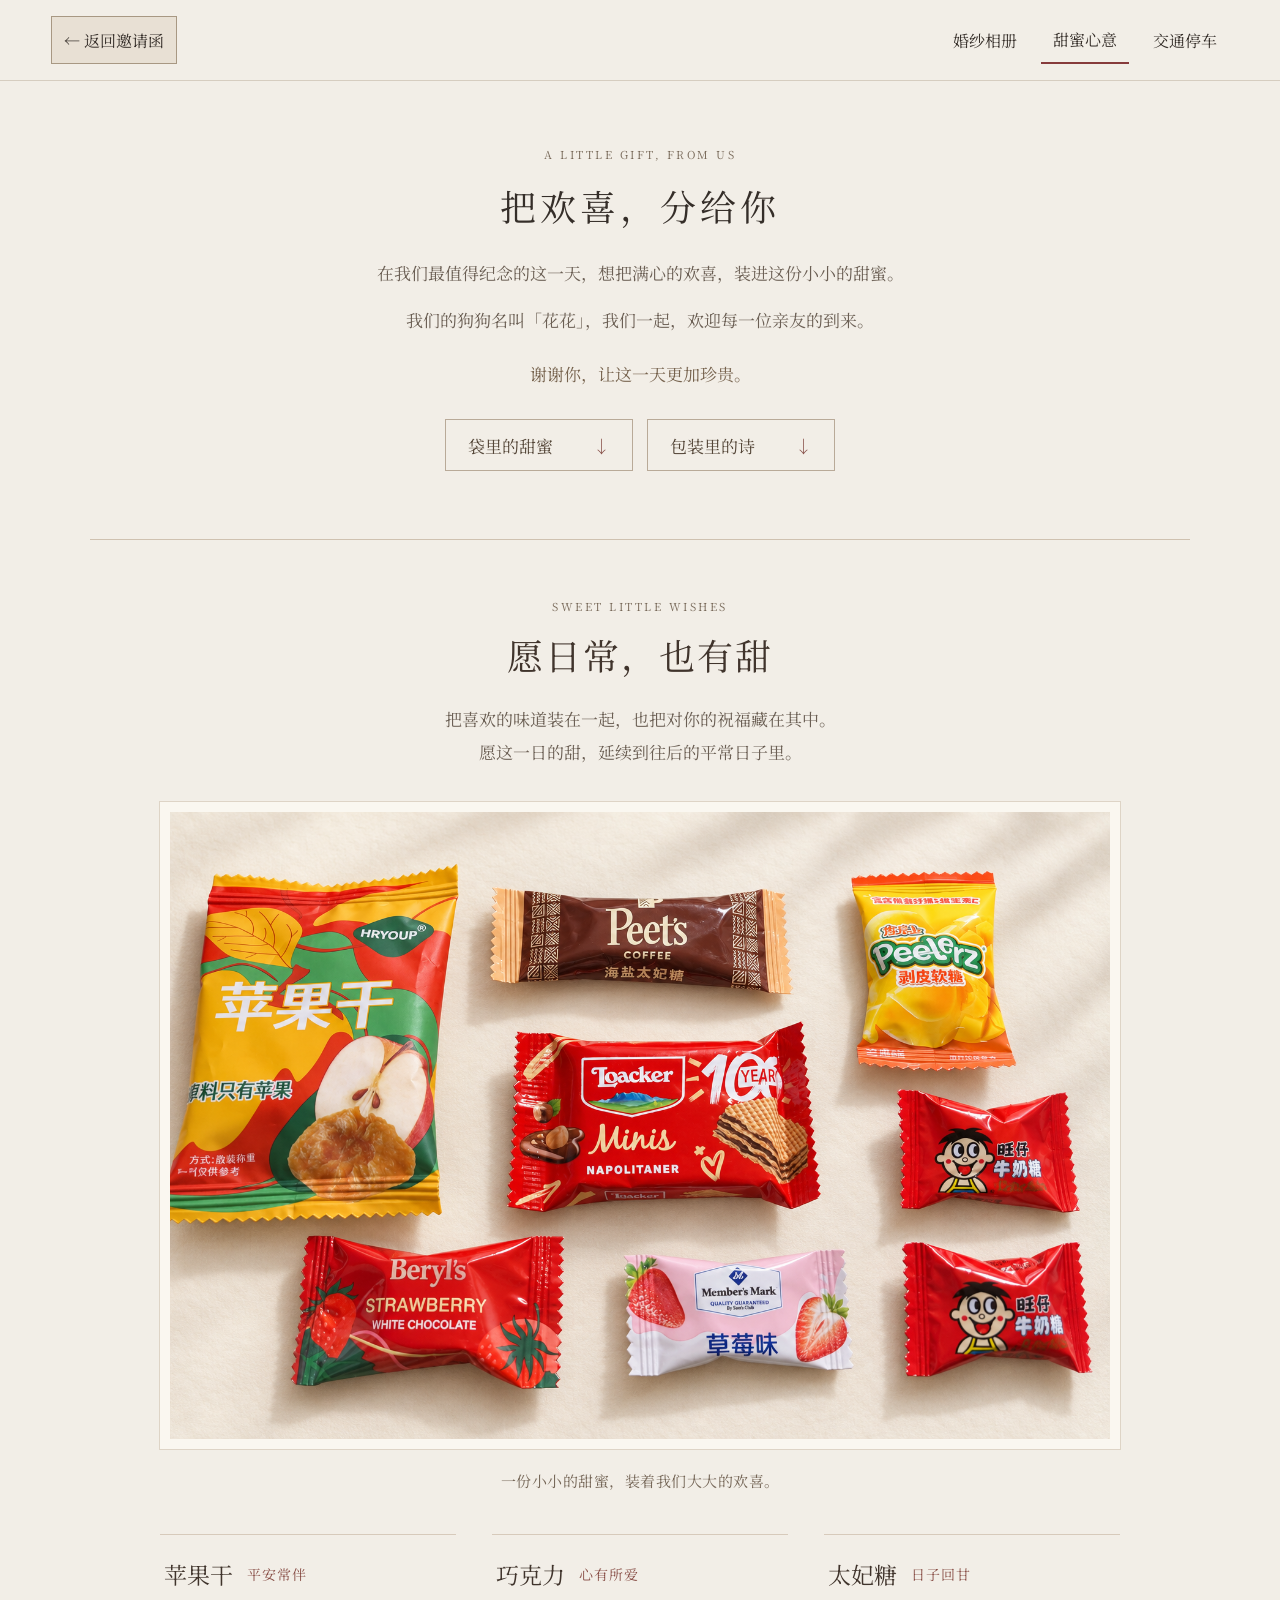
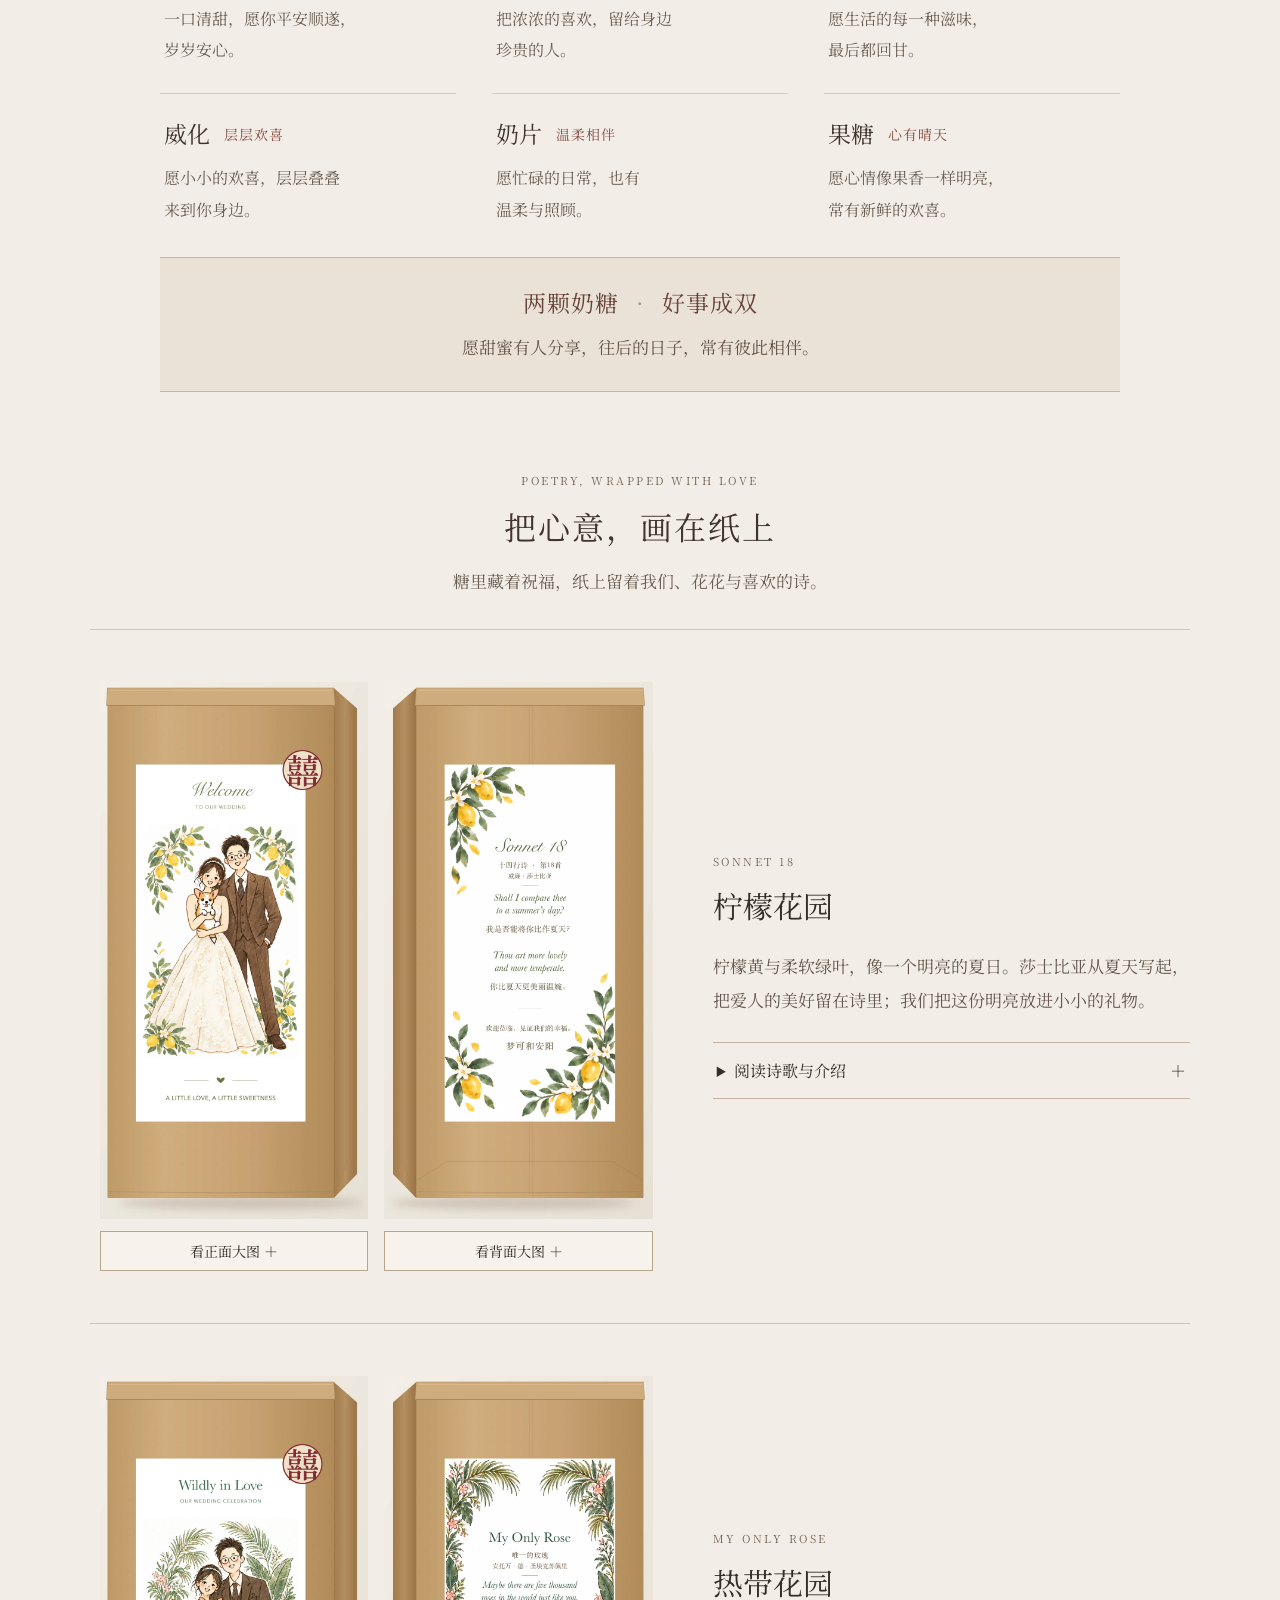
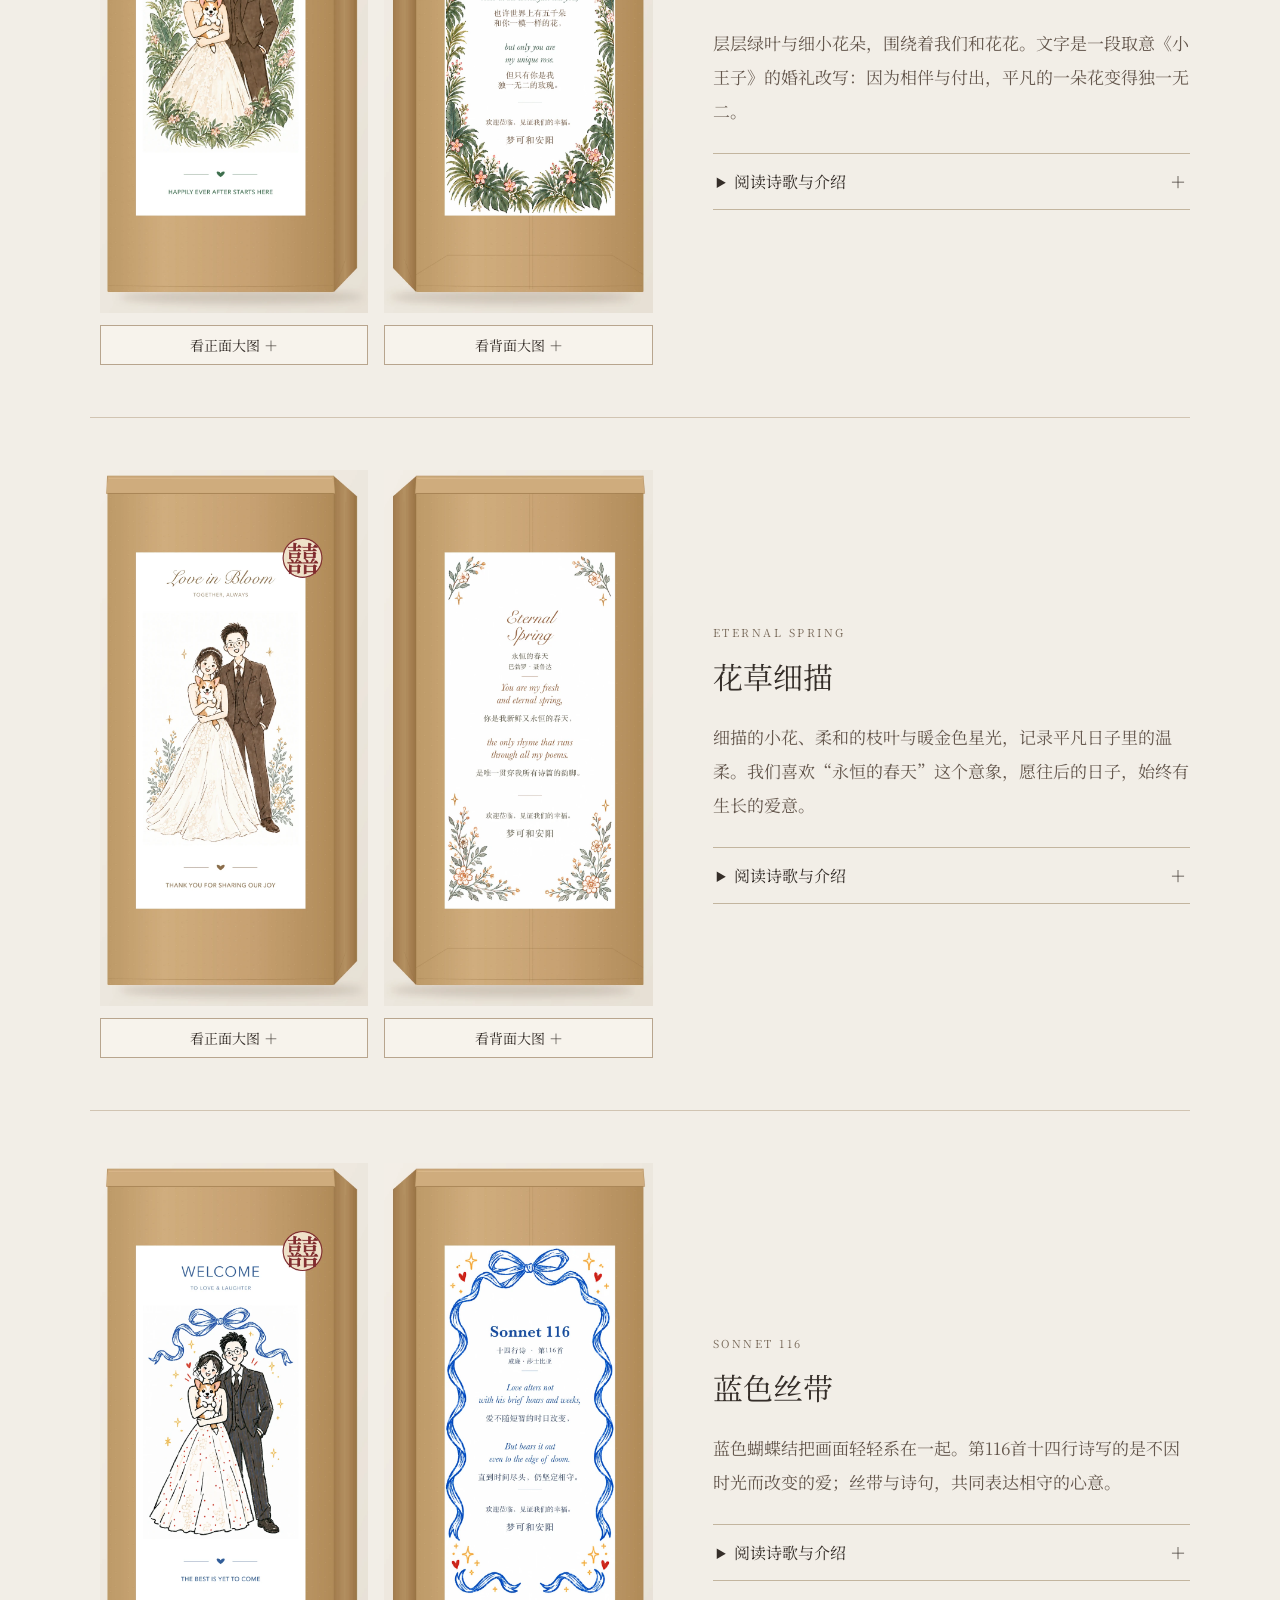
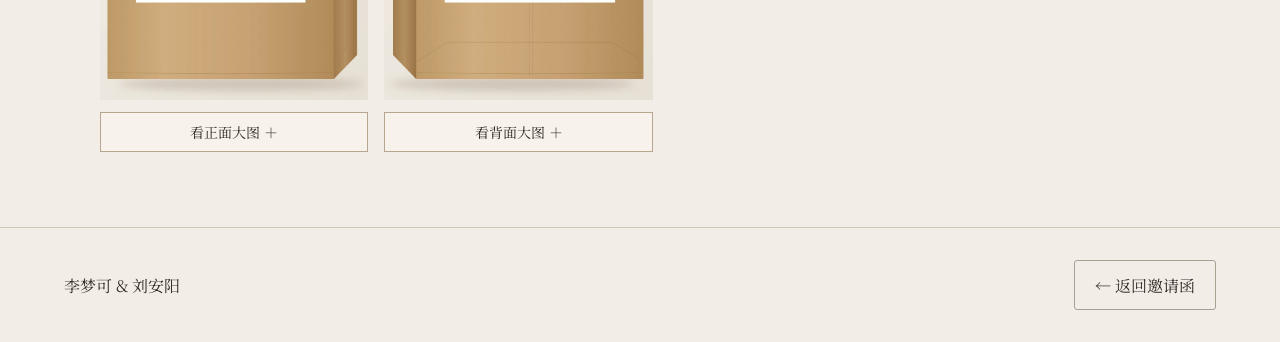
==== favors.html @ d2b69df0 "Add approved sweets and wishes to favors page" ====
<!doctype html><html lang="zh-CN"><head><meta charset="utf-8"><meta name="viewport" content="width=device-width, initial-scale=1"><meta name="theme-color" content="#eee8df"><meta name="robots" content="noindex,nofollow"><title>甜蜜心意 · 梦可与安阳</title><meta name="description" content="11月1日 周日 11:28｜陕西宾馆·咸阳厅。愿与你，共享这一日的欢喜。"><meta property="og:title" content="李梦可 & 刘安阳 · 婚礼邀请函"><meta property="og:description" content="11月1日 周日 11:28｜陕西宾馆·咸阳厅。愿与你，共享这一日的欢喜。"><meta property="og:type" content="website"><meta property="og:locale" content="zh_CN"><meta property="og:site_name" content="梦可与安阳"><meta property="og:image" content="https://mengke-anyang.date/assets/share-portrait-v3.jpg"><meta property="og:image:type" content="image/jpeg"><meta property="og:image:width" content="600"><meta property="og:image:height" content="800"><meta property="og:image:alt" content="梦可与安阳的婚礼肖像"><meta name="twitter:card" content="summary"><meta name="twitter:title" content="李梦可 & 刘安阳 · 婚礼邀请函"><meta name="twitter:description" content="11月1日 周日 11:28｜陕西宾馆·咸阳厅。愿与你，共享这一日的欢喜。"><meta name="twitter:image" content="https://mengke-anyang.date/assets/share-portrait-v3.jpg"><link rel="icon" type="image/png" sizes="32x32" href="/logo-seal-v1-32.png"><link rel="icon" type="image/svg+xml" sizes="any" href="/logo-seal-v1.svg"><link rel="apple-touch-icon" sizes="180x180" href="/logo-seal-v1-180.png"><link rel="preload" href="/favor-serif-v1.woff" as="font" type="font/woff" crossorigin><link rel="stylesheet" href="/site-v5.css"><meta property="og:url" content="https://mengke-anyang.date/favors.html"><link rel="canonical" href="https://mengke-anyang.date/favors.html"><link rel="stylesheet" href="/favor-contents-v1.css"></head><body><header class="sub-header"><a class="back-home" href="/./">← 返回邀请函</a><nav aria-label="页面导航"><a href="/photos.html">婚纱相册</a><a href="/favors.html" aria-current="page">甜蜜心意</a><a href="/travel.html">交通停车</a></nav></header><main class="page-wrap favor-contents-page"><section class="page-intro"><p class="eyebrow">A LITTLE GIFT, FROM US</p><h1>把欢喜，分给你</h1><div class="favor-welcome"><p><span>在我们最值得纪念的这一天，</span><span>想把满心的欢喜，</span><span>装进这份小小的甜蜜。</span></p><p><span>我们的狗狗名叫「花花」，</span><span>我们一起，</span><span>欢迎每一位亲友的到来。</span></p><p class="welcome-thanks">谢谢你，让这一天更加珍贵。</p></div></section><nav class="favor-jump" aria-label="本页内容"><a href="#sweet-gift">袋里的甜蜜 <span aria-hidden="true">↓</span></a><a href="#poetic-wrap">包装里的诗 <span aria-hidden="true">↓</span></a></nav>
<section class="sweet-gift" id="sweet-gift" aria-labelledby="sweet-heading">
<header class="sweet-heading"><p class="eyebrow" lang="en">SWEET LITTLE WISHES</p><h2 id="sweet-heading">愿日常，也有甜</h2><p>把喜欢的味道装在一起，<br class="small-break">也把对你的祝福藏在其中。<br>愿这一日的甜，延续到往后的平常日子里。</p></header>
<figure class="sweet-still-life"><img src="/sweets-still-life-v1.png" width="1536" height="1024" alt="米白背景上摆放着苹果干、巧克力、太妃糖、威化、奶片、一颗果糖和两颗奶糖" loading="eager"><figcaption>一份小小的甜蜜，装着我们大大的欢喜。</figcaption></figure>
<dl class="sweet-wishes">
<div><dt><span class="sweet-name">苹果干</span><span class="sweet-meaning">平安常伴</span></dt><dd>一口清甜，愿你平安顺遂，<br>岁岁安心。</dd></div>
<div><dt><span class="sweet-name">巧克力</span><span class="sweet-meaning">心有所爱</span></dt><dd>把浓浓的喜欢，留给身边<br>珍贵的人。</dd></div>
<div><dt><span class="sweet-name">太妃糖</span><span class="sweet-meaning">日子回甘</span></dt><dd>愿生活的每一种滋味，<br>最后都回甘。</dd></div>
<div><dt><span class="sweet-name">威化</span><span class="sweet-meaning">层层欢喜</span></dt><dd>愿小小的欢喜，层层叠叠<br>来到你身边。</dd></div>
<div><dt><span class="sweet-name">奶片</span><span class="sweet-meaning">温柔相伴</span></dt><dd>愿忙碌的日常，也有<br>温柔与照顾。</dd></div>
<div><dt><span class="sweet-name">果糖</span><span class="sweet-meaning">心有晴天</span></dt><dd>愿心情像果香一样明亮，<br>常有新鲜的欢喜。</dd></div>
</dl>
<div class="sweet-pair"><p class="pair-name">两颗奶糖<span aria-hidden="true"> · </span>好事成双</p><p>愿甜蜜有人分享，<br class="small-break">往后的日子，常有彼此相伴。</p></div>
</section>
<section class="wrap-heading" id="poetic-wrap" aria-labelledby="wrap-title"><p class="eyebrow" lang="en">POETRY, WRAPPED WITH LOVE</p><h2 id="wrap-title">把心意，画在纸上</h2><p>糖里藏着祝福，纸上留着我们、花花与喜欢的诗。</p></section>
<div class="favor-collection"><article class="favor-card" id="favor-02"><div class="favor-art"><a href="/assets/favor-02-front-v4.webp" data-viewer data-caption="柠檬花园 · 包装正面" aria-label="放大柠檬花园包装正面"><img src="/assets/favor-02-front-v4.webp" width="900" height="1800" loading="lazy" alt="柠檬花园包装，正面右上角带红色喜字"><span class="zoom-label">看正面大图 ＋</span></a><a class="back-art" href="/assets/favor-02-back-v4.webp" data-viewer data-caption="柠檬花园 · 诗歌背面" aria-label="放大柠檬花园诗歌背面"><img src="/assets/favor-02-back-v4.webp" width="900" height="1800" loading="lazy" alt="柠檬花园中英文诗歌背面"><span class="zoom-label">看背面大图 ＋</span></a></div><div class="favor-copy"><p class="eyebrow">SONNET 18</p><h2>柠檬花园</h2><p>柠檬黄与柔软绿叶，像一个明亮的夏日。莎士比亚从夏天写起，把爱人的美好留在诗里；我们把这份明亮放进小小的礼物。</p><details><summary>阅读诗歌与介绍 <span aria-hidden="true">＋</span></summary><div class="poem-detail"><h3>Sonnet 18</h3><p class="poem-author">威廉·莎士比亚 · 十四行诗第18首</p><blockquote><p lang="en">Shall I compare thee to a summer’s day?<br>Thou art more lovely and more temperate.</p><p>我是否能将你比作夏天？<br>你比夏天更美丽温婉。</p></blockquote></div></details></div></article><article class="favor-card" id="favor-07"><div class="favor-art"><a href="/assets/favor-07-front-v4.webp" data-viewer data-caption="热带花园 · 包装正面" aria-label="放大热带花园包装正面"><img src="/assets/favor-07-front-v4.webp" width="900" height="1800" loading="lazy" alt="热带花园包装，正面右上角带红色喜字"><span class="zoom-label">看正面大图 ＋</span></a><a class="back-art" href="/assets/favor-07-back-v4.webp" data-viewer data-caption="热带花园 · 诗歌背面" aria-label="放大热带花园诗歌背面"><img src="/assets/favor-07-back-v4.webp" width="900" height="1800" loading="lazy" alt="热带花园中英文诗歌背面"><span class="zoom-label">看背面大图 ＋</span></a></div><div class="favor-copy"><p class="eyebrow">MY ONLY ROSE</p><h2>热带花园</h2><p>层层绿叶与细小花朵，围绕着我们和花花。文字是一段取意《小王子》的婚礼改写：因为相伴与付出，平凡的一朵花变得独一无二。</p><details><summary>阅读诗歌与介绍 <span aria-hidden="true">＋</span></summary><div class="poem-detail"><h3>My Only Rose</h3><p class="poem-author">取意《小王子》的玫瑰意象</p><blockquote><p lang="en">Maybe there are five thousand roses in the world just like you,<br>but only you are my unique rose.</p><p>也许世界上有五千朵和你一模一样的花，<br>但只有你是我独一无二的玫瑰。</p></blockquote></div></details></div></article><article class="favor-card" id="favor-08"><div class="favor-art"><a href="/assets/favor-08-front-v4.webp" data-viewer data-caption="花草细描 · 包装正面" aria-label="放大花草细描包装正面"><img src="/assets/favor-08-front-v4.webp" width="900" height="1800" loading="lazy" alt="花草细描包装，正面右上角带红色喜字"><span class="zoom-label">看正面大图 ＋</span></a><a class="back-art" href="/assets/favor-08-back-v4.webp" data-viewer data-caption="花草细描 · 诗歌背面" aria-label="放大花草细描诗歌背面"><img src="/assets/favor-08-back-v4.webp" width="900" height="1800" loading="lazy" alt="花草细描中英文诗歌背面"><span class="zoom-label">看背面大图 ＋</span></a></div><div class="favor-copy"><p class="eyebrow">ETERNAL SPRING</p><h2>花草细描</h2><p>细描的小花、柔和的枝叶与暖金色星光，记录平凡日子里的温柔。我们喜欢“永恒的春天”这个意象，愿往后的日子，始终有生长的爱意。</p><details><summary>阅读诗歌与介绍 <span aria-hidden="true">＋</span></summary><div class="poem-detail"><h3>Eternal Spring</h3><p class="poem-author">婚礼选句 · 永恒的春天</p><blockquote><p lang="en">You are my fresh and eternal spring,<br>the only rhyme that runs through all my poems.</p><p>你是我新鲜又永恒的春天，<br>是唯一贯穿我所有诗篇的韵脚。</p></blockquote></div></details></div></article><article class="favor-card" id="favor-09"><div class="favor-art"><a href="/assets/favor-09-front-v4.webp" data-viewer data-caption="蓝色丝带 · 包装正面" aria-label="放大蓝色丝带包装正面"><img src="/assets/favor-09-front-v4.webp" width="900" height="1800" loading="lazy" alt="蓝色丝带包装，正面右上角带红色喜字"><span class="zoom-label">看正面大图 ＋</span></a><a class="back-art" href="/assets/favor-09-back-v4.webp" data-viewer data-caption="蓝色丝带 · 诗歌背面" aria-label="放大蓝色丝带诗歌背面"><img src="/assets/favor-09-back-v4.webp" width="900" height="1800" loading="lazy" alt="蓝色丝带中英文诗歌背面"><span class="zoom-label">看背面大图 ＋</span></a></div><div class="favor-copy"><p class="eyebrow">SONNET 116</p><h2>蓝色丝带</h2><p>蓝色蝴蝶结把画面轻轻系在一起。第116首十四行诗写的是不因时光而改变的爱；丝带与诗句，共同表达相守的心意。</p><details><summary>阅读诗歌与介绍 <span aria-hidden="true">＋</span></summary><div class="poem-detail"><h3>Sonnet 116</h3><p class="poem-author">威廉·莎士比亚 · 十四行诗第116首</p><blockquote><p lang="en">Love alters not with his brief hours and weeks,<br>But bears it out even to the edge of doom.</p><p>爱不随短暂的时日改变，<br>直到时间尽头，仍坚定相守。</p></blockquote></div></details></div></article></div></main><footer class="sub-footer"><span>李梦可 & 刘安阳</span><a href="/./" class="button">← 返回邀请函</a></footer><dialog id="viewer" aria-label="大图查看"><button class="viewer-close" aria-label="关闭大图">关闭 ×</button><figure><img id="viewer-image" alt=""><figcaption id="viewer-caption"></figcaption></figure><div class="viewer-controls"><button id="previous">← 上一张</button><button id="next">下一张 →</button></div></dialog><script src="/site-v4.js" defer></script></body></html>
---- site-v5.css ----
@font-face{font-family:Wedding;src:url('assets/wedding-serif-v4.woff2') format('woff2');font-display:swap;font-weight:400 700}*{box-sizing:border-box}html{color:#352e29;background:#f2eee7;font-family:Wedding,'Songti SC',SimSun,serif;font-variant-numeric:lining-nums tabular-nums}body{margin:0}button,a,input{font:inherit}a{color:inherit}button,a{-webkit-tap-highlight-color:transparent}button{cursor:pointer}button:focus-visible,a:focus-visible,summary:focus-visible{outline:3px solid #963d39;outline-offset:5px}img{max-width:100%;display:block}figure,p,h1,h2,h3,blockquote{margin:0}button{color:inherit}button,.button{border:1px solid #aaa092;background:transparent;border-radius:3px;min-height:50px;padding:12px 20px;text-decoration:none;display:inline-flex;align-items:center;justify-content:center;gap:8px}a:hover,button:hover{color:#842f35}.invitation-home{background:#e4ded4}.invitation-shell{display:grid;grid-template-columns:1fr 1fr;min-height:100svh;max-width:1600px;margin:auto}.welcome-portrait{position:relative;min-height:100svh}.welcome-portrait>img{position:absolute;width:100%;height:100%;object-fit:cover;object-position:50% 49%}.welcome-portrait figcaption{position:absolute;bottom:26px;left:0;width:100%;text-align:center;font-size:12px;letter-spacing:5px;color:#fff;text-shadow:0 1px 7px #0008}.invitation-panel{display:flex;flex-direction:column;align-items:center;justify-content:center;text-align:center;padding:34px clamp(24px,4vw,70px);background:#f2eee7}.invitation-label{font-size:11px;letter-spacing:3px;color:#655c51}.invitation-label span{display:block;font-size:15px;letter-spacing:7px;margin-top:10px}.invitation-panel h1{font-size:clamp(30px,3vw,44px);font-weight:500;letter-spacing:3px;margin:25px 0}.invitation-panel h1 span{font-size:.6em;color:#8c7770;margin:0 10px}.welcome-poem{font-size:14px;line-height:1.8;color:#635a51}.welcome-poem .translation{font-size:16px;line-height:1.9;margin-top:13px}.welcome-poem cite{display:block;font-size:11px;letter-spacing:.4px;font-style:normal;margin-top:10px}.key-details{border-top:1px solid #cfc4b6;width:100%;margin-top:28px;padding-top:25px}.when-line{font-size:23px;white-space:nowrap}.when-line span{font-size:15px;margin:0 10px}.when-line strong{font-weight:500}.lunar-line{font-size:13px;margin-top:8px;color:#72675c}.venue-line{font-size:20px;line-height:1.8;margin-top:17px}.venue-line strong{font-weight:500}.parking-line{font-size:13px;line-height:1.7;margin-top:9px}.home-doors{display:grid;grid-template-columns:repeat(3,1fr);gap:10px;width:100%;margin-top:29px}.home-doors a{text-decoration:none;position:relative;text-align:left;padding:16px 12px;background:#e8e0d4;border:1px solid #b8aa97;min-height:85px;transition:background .2s}.home-doors a:hover{background:#dfd2c2}.home-doors span{display:block;font-size:18px;font-weight:600}.home-doors small{display:block;font-size:11px;margin-top:7px;color:#63594f}.home-doors b{position:absolute;right:7px;top:5px;font-size:15px;font-weight:400;color:#7a5044}.sub-header{display:flex;align-items:center;justify-content:space-between;padding:16px 4vw;border-bottom:1px solid #d6cdc0;gap:16px}.sub-header a{min-height:48px;display:inline-flex;align-items:center;text-decoration:none;padding:8px 12px;font-size:16px}.back-home{border:1px solid #a89883;background:#e8e0d4;white-space:nowrap}.sub-header nav{display:flex;gap:12px}.sub-header [aria-current]{border-bottom:2px solid #873b3b}.page-wrap{max-width:1400px;margin:auto;padding:65px 40px}.page-intro{text-align:center;margin-bottom:42px}.eyebrow{font-size:11px;letter-spacing:2.5px;color:#786959}.page-intro h1{font-size:36px;font-weight:500;letter-spacing:4px;margin:18px 0}.page-intro>p:last-child{font-size:17px;line-height:1.9;color:#6b5f54}.filter-bar{display:flex;justify-content:center;gap:10px;flex-wrap:wrap}.filter-bar button{font-size:16px;padding:12px 20px}.filter-bar [aria-pressed=true]{background:#473c33;color:#fff;border-color:#473c33}.gallery-help{text-align:center;font-size:14px;color:#73685c;margin:22px 0 30px}.photo-masonry{columns:4;column-gap:20px}.photo-tile{display:block;break-inside:avoid;margin-bottom:24px;text-decoration:none;position:relative;background:#e6ddd0;padding-bottom:14px}.photo-tile[hidden]{display:none}.photo-tile img{width:100%;height:auto}.photo-caption{font-size:14px;display:block;padding:14px 12px 0}.zoom-label{background:#f8f4eded;border:1px solid #b8a58e;display:block;padding:9px 12px;font-size:14px;text-align:center;min-height:40px}.photo-tile .zoom-label{display:inline-block;margin:12px 12px 0}.sub-footer{border-top:1px solid #cfc4b6;padding:32px 5vw;display:flex;justify-content:space-between;align-items:center;gap:15px}.favor-collection{display:grid;gap:42px}.favor-card{display:grid;grid-template-columns:1.15fr 1fr;gap:50px;align-items:center;border-top:1px solid #d1c4b2;padding-top:42px}.favor-art{display:grid;grid-template-columns:1.2fr 1fr;gap:22px;align-items:center;background:#e7e0d4;padding:24px}.favor-art a{text-decoration:none}.favor-art img{width:100%;height:auto}.favor-art .zoom-label{margin-top:15px}.favor-copy h2{font-size:30px;font-weight:500;margin:14px 0 22px}.favor-copy>p:not(.eyebrow){font-size:17px;line-height:2;color:#65584e}.favor-copy details{margin-top:25px;border-top:1px solid #c3b59f;border-bottom:1px solid #c3b59f}summary{cursor:pointer;min-height:54px;padding:16px 4px;font-size:16px}summary span{float:right}.poem-detail{padding:7px 0 22px}.poem-detail h3{font-size:20px;font-weight:500}.poem-author{font-size:13px;color:#75685c;margin:10px 0 20px}.poem-detail blockquote{font-size:16px;line-height:1.9}.poem-detail blockquote p+p{margin-top:12px}.source-link,.source-note{display:block;font-size:13px;margin-top:18px;color:#766556;line-height:1.8}.real-packaging{display:grid;grid-template-columns:1.3fr 1fr;gap:45px;margin-top:80px;align-items:center}.real-packaging h2{font-size:28px;font-weight:500;margin:18px 0}.real-packaging p:not(.eyebrow){font-size:17px;line-height:2}.travel-layout{display:grid;grid-template-columns:.8fr 1.2fr;gap:65px;align-items:start}.travel-info h2{font-size:30px;font-weight:500}.hall-name{font-size:23px;margin:12px 0 20px}.travel-info address{font-size:17px;font-style:normal;line-height:1.8}.travel-info dl{margin:30px 0}.travel-info dl div{display:flex;padding:14px 0;border-bottom:1px solid #d3c7b5;gap:20px}.travel-info dt{color:#746452;white-space:nowrap}.travel-info dd{margin:0;font-size:18px}.travel-info .button{width:100%;margin-top:12px;font-size:18px}.primary{background:#4a4036;color:#fff;border-color:#4a4036}.primary:hover{background:#6a5046;color:#fff}.travel-tip{font-size:14px;line-height:1.8;color:#706354}.calendar-link{display:inline-flex;align-items:center;min-height:50px;margin-top:18px;font-size:16px}#copy-status{font-size:14px;min-height:24px;margin:10px 0}.map-figure>a{display:block;text-decoration:none}.map-figure img{width:100%;background:#e8e1d5}.map-figure figcaption{font-size:14px;color:#6f6152;line-height:1.9;margin:15px 0}.map-source{font-size:14px;line-height:1.8}.map-source a{display:inline-block;min-height:44px;padding:10px 0}dialog{border:0;background:#201c19;color:#fff;width:100vw;height:100dvh;max-width:none;max-height:none;padding:70px 20px 85px;margin:0}dialog::backdrop{background:#201c19}dialog[open]{display:flex;align-items:center;justify-content:center}dialog figure{height:100%;width:100%;display:flex;flex-direction:column;align-items:center;justify-content:center;gap:12px}#viewer-image{min-height:0;max-height:calc(100% - 45px);max-width:100%;object-fit:contain}#viewer-caption{font-size:16px;text-align:center;line-height:1.5}.viewer-close{position:absolute;right:20px;top:12px;color:#fff;border-color:#b9a48b;background:#44392f;font-size:18px;min-width:112px}.viewer-controls{position:absolute;bottom:15px;display:flex;gap:24px}.viewer-controls button{color:#fff;background:#44392f;min-width:125px;border-color:#b9a48b}.viewer-controls button:disabled{opacity:.4;cursor:default}@media(min-width:761px) and (max-height:760px){.invitation-panel{padding:20px 28px}.invitation-panel h1{margin:15px 0;font-size:32px}.welcome-poem{font-size:12px}.welcome-poem .translation{font-size:14px;margin-top:6px}.key-details{margin-top:17px;padding-top:17px}.venue-line{margin-top:10px}.home-doors{margin-top:19px}.home-doors a{padding:14px 9px;min-height:75px}.home-doors span{font-size:16px}}
@media(max-width:1000px){.photo-masonry{columns:3}.favor-card{gap:28px}.favor-art{gap:12px;padding:15px}.travel-layout{gap:30px}.home-doors small{font-size:10px}}
@media(max-width:760px){.invitation-shell{display:flex;flex-direction:column;min-height:100svh}.welcome-portrait{min-height:0;height:33svh;flex-shrink:0}.welcome-portrait>img{object-position:50% 37%}.welcome-portrait figcaption{font-size:9px;letter-spacing:3px;bottom:11px}.invitation-panel{padding:18px 20px 20px;flex:1;justify-content:space-evenly}.invitation-label{font-size:9px;letter-spacing:2px}.invitation-label span{display:inline;margin:0 0 0 12px;font-size:12px;letter-spacing:3px}.invitation-panel h1{font-size:29px;margin:12px 0;letter-spacing:2px}.invitation-panel h1 span{margin:0 6px}.welcome-poem{font-size:11px;line-height:1.6}.welcome-poem .translation{font-size:14px;line-height:1.7;margin-top:6px}.welcome-poem cite{font-size:9px;margin-top:5px}.key-details{margin-top:13px;padding-top:13px}.when-line{font-size:22px}.when-line span{font-size:14px;margin:0 8px}.lunar-line{font-size:12px;margin-top:5px}.venue-line{font-size:18px;line-height:1.6;margin-top:9px}.parking-line{font-size:11px;margin-top:5px;white-space:nowrap}.home-doors{gap:8px;margin-top:15px}.home-doors a{padding:13px 9px 10px;min-height:66px}.home-doors span{font-size:16px}.home-doors small{font-size:10px;margin-top:5px}.home-doors b{font-size:11px;right:5px;top:3px}.sub-header{padding:10px 12px;gap:10px;flex-wrap:wrap}.sub-header nav{gap:2px;flex:1;justify-content:flex-end}.sub-header a{font-size:14px;padding:9px 8px}.page-wrap{padding:36px 18px}.page-intro{margin-bottom:25px}.page-intro h1{font-size:27px;letter-spacing:2px;margin:15px 0}.page-intro>p:last-child{font-size:15px}.filter-bar{gap:7px}.filter-bar button{font-size:14px;padding:11px 13px;min-height:48px}.gallery-help{font-size:12px;margin:18px 0 22px}.photo-masonry{columns:2;column-gap:12px}.photo-tile{margin-bottom:15px;padding-bottom:10px}.photo-caption{font-size:12px;padding:11px 9px 0;line-height:1.7}.photo-tile .zoom-label{margin:10px 9px 0;font-size:12px;padding:9px 10px}.sub-footer{padding:25px 18px;font-size:13px}.sub-footer .button{font-size:14px;padding:12px}.favor-card{display:block;padding-top:26px}.favor-copy{padding:25px 5px 0}.favor-copy h2{font-size:26px;margin:12px 0 15px}.favor-copy>p:not(.eyebrow){font-size:16px}.favor-art{padding:18px;gap:20px}.favor-art .zoom-label{font-size:12px;padding:11px 4px}.favor-collection{gap:32px}.real-packaging{display:block;margin-top:45px}.real-packaging>div{padding:25px 5px}.travel-layout{display:flex;flex-direction:column;gap:35px}.travel-info{width:100%}.map-figure{width:100%}.travel-info h2{font-size:27px}.travel-info address{font-size:16px}.travel-info dl{margin:20px 0}.map-source summary{font-size:14px}dialog{padding:75px 10px 90px}#viewer-caption{font-size:14px}.viewer-close{right:12px}.viewer-controls{gap:16px}}
@media(max-width:760px) and (max-height:740px){.welcome-portrait{height:27svh}.invitation-panel{padding:12px 17px 15px}.invitation-panel h1{font-size:26px;margin:9px 0}.welcome-poem .translation{font-size:13px}.key-details{margin-top:10px;padding-top:10px}.venue-line{font-size:17px;margin-top:7px}.home-doors{margin-top:12px}}
@media(max-width:370px){.welcome-portrait{height:23svh}.invitation-panel{padding:12px}.invitation-panel h1{font-size:25px}.when-line{font-size:20px}.parking-line{white-space:normal}.home-doors{gap:5px}.home-doors a{padding:12px 7px 10px}.home-doors span{font-size:15px}.home-doors small{font-size:9px}.welcome-poem{font-size:10px}.sub-header nav a{font-size:12px;padding:8px 6px}}
@media(prefers-reduced-motion:reduce){*{scroll-behavior:auto!important;transition:none!important}}
@media(max-width:760px){.welcome-portrait>img{object-position:50% 25%}}
@media(max-width:760px) and (max-height:740px){.welcome-portrait>img{object-position:50% 19%}}
.invitation-note{font-size:16px;letter-spacing:2px;color:#76614d;line-height:1.8}.invitation-note:before{content:'';display:block;width:32px;height:1px;background:#a79172;margin:0 auto 16px}.invitation-note small{display:block;font-size:11px;letter-spacing:.8px;color:#847461;margin-top:5px}.invitation-panel h1{margin:22px 0 25px}.home-doors a{background:transparent;border-color:#ad9c83}.home-doors span{font-weight:500}.home-doors a:last-child{background:#57473a;border-color:#57473a;color:#fff}.home-doors a:last-child small,.home-doors a:last-child b{color:#eee2d0}.home-doors a:last-child:hover{background:#6c5140}
@media(max-width:760px){.invitation-note{font-size:13px;letter-spacing:1px;line-height:1.6}.invitation-note:before{display:none}.invitation-note small{font-size:9px;margin-top:3px}.invitation-panel h1{margin:10px 0 12px}.invitation-panel{justify-content:center}.invitation-note{margin-bottom:2px}.welcome-portrait{height:34svh}.home-doors{margin-top:17px}}
@media(max-width:760px) and (max-height:740px){.welcome-portrait{height:27svh}.invitation-panel{padding-top:10px;padding-bottom:12px}.invitation-note{font-size:12px}.invitation-panel h1{margin:7px 0 9px}.home-doors{margin-top:12px}}
@media(max-width:370px){.welcome-portrait{height:21svh}.invitation-note{font-size:11px}.invitation-panel{padding-top:8px;padding-bottom:8px}}
/* v3: quieter invitation, larger portrait, compact landscape venue plan. */
.invitation-shell{grid-template-columns:1.15fr 1fr}.invitation-panel{padding:35px clamp(22px,3vw,54px)}.invitation-panel h1{margin:26px 0 32px}.key-details{margin-top:0;padding-top:27px}.when-line{font-size:24px}.when-line span{font-size:inherit;margin:0 10px}.lunar-line{font-size:16px;line-height:1.8;margin-top:12px}.venue-line{display:flex;justify-content:center;align-items:center;gap:13px;white-space:nowrap;font-size:19px;margin-top:27px}.home-doors{margin-top:35px}.home-doors a:last-child{background:transparent;color:inherit;border-color:#ad9c83}.home-doors a:last-child small{color:#63594f}.home-doors a:last-child b{color:#7a5044}.home-doors a:last-child:hover{background:#dfd2c2}.map-figure img{height:auto;aspect-ratio:1000/620;object-fit:contain}.map-figure{max-width:660px}.travel-layout{grid-template-columns:.95fr 1.05fr;gap:45px}
@media(max-width:1000px) and (min-width:761px){.when-line{font-size:21px}.venue-line{font-size:16px;gap:8px}.invitation-panel{padding-left:20px;padding-right:20px}.lunar-line{font-size:15px}}
@media(max-width:760px){.welcome-portrait{height:52svh}.welcome-portrait>img{object-position:50% 30%}.invitation-panel{padding:17px 18px 20px;justify-content:center}.invitation-panel h1{margin:12px 0 17px;font-size:28px}.key-details{padding-top:16px;margin-top:0}.when-line{font-size:21px}.when-line span{font-size:inherit;margin:0 8px}.lunar-line{font-size:15px;line-height:1.7;margin-top:8px}.venue-line{font-size:17px;gap:10px;margin-top:16px}.home-doors{margin-top:20px}.home-doors a{min-height:66px}.home-doors small{font-size:10px}.map-figure{max-width:none}.travel-layout{gap:25px}}
@media(max-width:760px) and (max-height:740px){.welcome-portrait{height:45svh}.welcome-portrait>img{object-position:50% 26%}.invitation-panel{padding:12px 17px}.invitation-panel h1{font-size:26px;margin:9px 0 12px}.key-details{padding-top:12px}.lunar-line{font-size:14px;margin-top:6px}.venue-line{margin-top:12px;font-size:16px}.home-doors{margin-top:15px}}
@media(max-width:370px){.welcome-portrait{height:41svh}.invitation-panel{padding:10px 12px}.invitation-panel h1{font-size:25px;margin:7px 0 10px}.when-line{font-size:19px}.when-line span{margin:0 6px}.lunar-line{font-size:14px}.venue-line{font-size:15px;gap:8px;margin-top:10px}.home-doors{margin-top:12px}.home-doors small{font-size:9px}}
/* v4: personal welcome, balanced front/back packaging and restrained navigation emphasis. */
.invitation-note{font-size:18px}.invitation-note small{font-size:13px}.venue-line{gap:7px}.venue-dot{color:#8b7a67}.home-doors a:last-child{background:#e5dccd;border-color:#a69275}.home-doors a:last-child:hover{background:#dcd0bd}.home-doors a:last-child small{color:#635647}.home-doors a:last-child b{color:#795f45}.favor-art{grid-template-columns:repeat(2,minmax(0,1fr));align-items:start;padding:10px;gap:16px;background:transparent}.favor-art img{width:100%;height:auto;aspect-ratio:1/2;object-fit:contain}.favor-art .zoom-label{margin-top:12px}.favor-art a{min-width:0}.favor-copy{min-width:0}.favor-card{grid-template-columns:1.2fr 1fr}.page-intro>p:last-child{max-width:740px;margin-left:auto;margin-right:auto}
@media(max-width:760px){.invitation-note{font-size:15px;letter-spacing:.5px}.invitation-note small{font-size:11px;letter-spacing:.2px}.venue-line{gap:5px}.favor-art{padding:0;gap:12px}.favor-art .zoom-label{font-size:13px}.favor-card{display:block}.favor-copy{padding-top:25px}}
@media(max-width:760px) and (max-height:740px){.invitation-note{font-size:14px}.invitation-note small{font-size:11px}}
@media(max-width:370px){.invitation-note{font-size:13px}.invitation-note small{font-size:10px}.venue-line{gap:4px}}

/* v5: a soft photographic edge and deliberate sentence rhythm on phones. */
.invitation-home,.invitation-shell,.welcome-portrait{background:#f2eee7}
.welcome-portrait::after{content:"";position:absolute;inset:0;pointer-events:none;background:linear-gradient(to right,transparent 78%,rgba(242,238,231,.12) 85%,rgba(242,238,231,.52) 94%,#f2eee7 100%)}
.welcome-portrait figcaption{z-index:1;font-size:14px;letter-spacing:5.2px;color:#715c43;text-shadow:0 1px 5px #fff9;font-weight:500}
.favor-welcome{max-width:740px;margin:25px auto 0;color:#6b5f54;font-size:17px;line-height:2;text-wrap:pretty}
.favor-welcome p+p{margin-top:13px}
.favor-welcome .welcome-thanks{margin-top:20px;color:#76624d}
@media(max-width:760px){
 .welcome-portrait::after{background:linear-gradient(to bottom,transparent 76%,rgba(242,238,231,.12) 82%,rgba(242,238,231,.48) 91%,#f2eee7 100%)}
 .welcome-portrait figcaption{font-size:11px;letter-spacing:3.4px;bottom:14px}
 .favor-welcome{font-size:15px;line-height:1.9;letter-spacing:.3px;margin-top:23px;padding:0 4px}
 .favor-welcome span{display:block;text-wrap:balance}
 .favor-welcome p+p{margin-top:15px}
 .favor-welcome .welcome-thanks{margin-top:19px;text-wrap:balance}
}
---- favor-contents-v1.css ----
@font-face{font-family:WeddingContents;src:url('favor-serif-v1.woff') format('woff');font-display:swap;font-weight:400 700}
html{font-family:WeddingContents,'Songti SC',SimSun,serif;scroll-behavior:smooth}
.favor-contents-page{max-width:1180px}
.favor-contents-page .page-intro{margin-bottom:28px}
.favor-jump{display:flex;justify-content:center;gap:14px;margin:0 auto 68px}
.favor-jump a{display:flex;align-items:center;justify-content:space-between;gap:32px;min-height:52px;padding:12px 22px;min-width:188px;border:1px solid #b9aa98;color:#544638;text-decoration:none;font-size:17px}
.favor-jump a:hover{background:#e9e1d5}
.favor-jump span{color:#854c45}
.sweet-gift{border-top:1px solid #cfc1b0;padding-top:58px;scroll-margin-top:24px}
.sweet-heading,.wrap-heading{text-align:center}
.sweet-heading h2,.wrap-heading h2{font-size:36px;letter-spacing:2px;font-weight:400;line-height:1.5;margin:14px 0 20px;color:#40342c}
.sweet-heading>p:last-child,.wrap-heading>p:last-child{font-size:17px;line-height:1.95;color:#6b5f54;text-wrap:pretty}
.small-break{display:none}
.sweet-still-life{margin:34px auto 0;max-width:960px}
.sweet-still-life img{width:100%;height:auto;border:10px solid #faf7f0;outline:1px solid #ded4c6}
.sweet-still-life figcaption{font-size:15px;color:#756657;text-align:center;margin-top:18px;line-height:1.8;letter-spacing:.5px}
.sweet-wishes{display:grid;grid-template-columns:repeat(3,minmax(0,1fr));column-gap:36px;row-gap:0;max-width:960px;margin:40px auto 0}
.sweet-wishes>div{border-top:1px solid #d7cabb;padding:23px 4px 28px}
.sweet-wishes dt{display:flex;align-items:center;gap:14px;flex-wrap:wrap}
.sweet-name{font-size:23px;color:#40342c;white-space:nowrap}
.sweet-meaning{font-size:14px;color:#884e46;letter-spacing:1px;white-space:nowrap}
.sweet-wishes dd{margin:12px 0 0;font-size:16px;line-height:1.95;color:#6b5f54}
.sweet-pair{max-width:960px;margin:4px auto 0;text-align:center;padding:28px 18px;background:#eae2d6;border-top:1px solid #c5b59f;border-bottom:1px solid #c5b59f}
.sweet-pair .pair-name{font-size:23px;letter-spacing:1px;color:#68443b}
.pair-name span{padding:0 10px;color:#af9681}
.sweet-pair>p:last-child{font-size:17px;line-height:1.9;margin-top:12px;color:#655649}
.wrap-heading{padding:80px 0 32px;scroll-margin-top:10px}
.wrap-heading h2{font-size:32px;margin-bottom:14px}
@media(max-width:760px){
 .favor-jump{gap:10px;margin-bottom:42px}.favor-jump a{min-width:0;flex:1;max-width:210px;padding:12px 14px;font-size:16px;gap:10px}
 .sweet-gift{padding-top:36px}.sweet-heading h2,.wrap-heading h2{font-size:28px;letter-spacing:1px;margin:12px 0 17px}
 .sweet-heading>p:last-child,.wrap-heading>p:last-child{font-size:16px;line-height:1.9}
 .small-break{display:initial}
 .sweet-still-life{margin-top:25px}.sweet-still-life img{border-width:5px}.sweet-still-life figcaption{font-size:14px;letter-spacing:0;margin-top:15px}
 .sweet-wishes{grid-template-columns:repeat(2,minmax(0,1fr));column-gap:20px;margin-top:28px}.sweet-wishes>div{padding:20px 0 23px}
 .sweet-wishes dt{display:block}.sweet-name{display:block;font-size:23px}.sweet-meaning{display:block;margin-top:7px;font-size:15px;letter-spacing:.5px}
 .sweet-wishes dd{font-size:15px;line-height:1.85;margin-top:10px;text-wrap:pretty}.sweet-wishes dd br{display:none}
 .sweet-pair{padding:24px 12px}.sweet-pair .pair-name{font-size:21px}.pair-name span{padding:0 5px}.sweet-pair>p:last-child{font-size:16px}
 .wrap-heading{padding:54px 0 27px}.wrap-heading>p:last-child{max-width:320px;margin:auto;text-wrap:balance}
}
@media(prefers-reduced-motion:reduce){html{scroll-behavior:auto}}
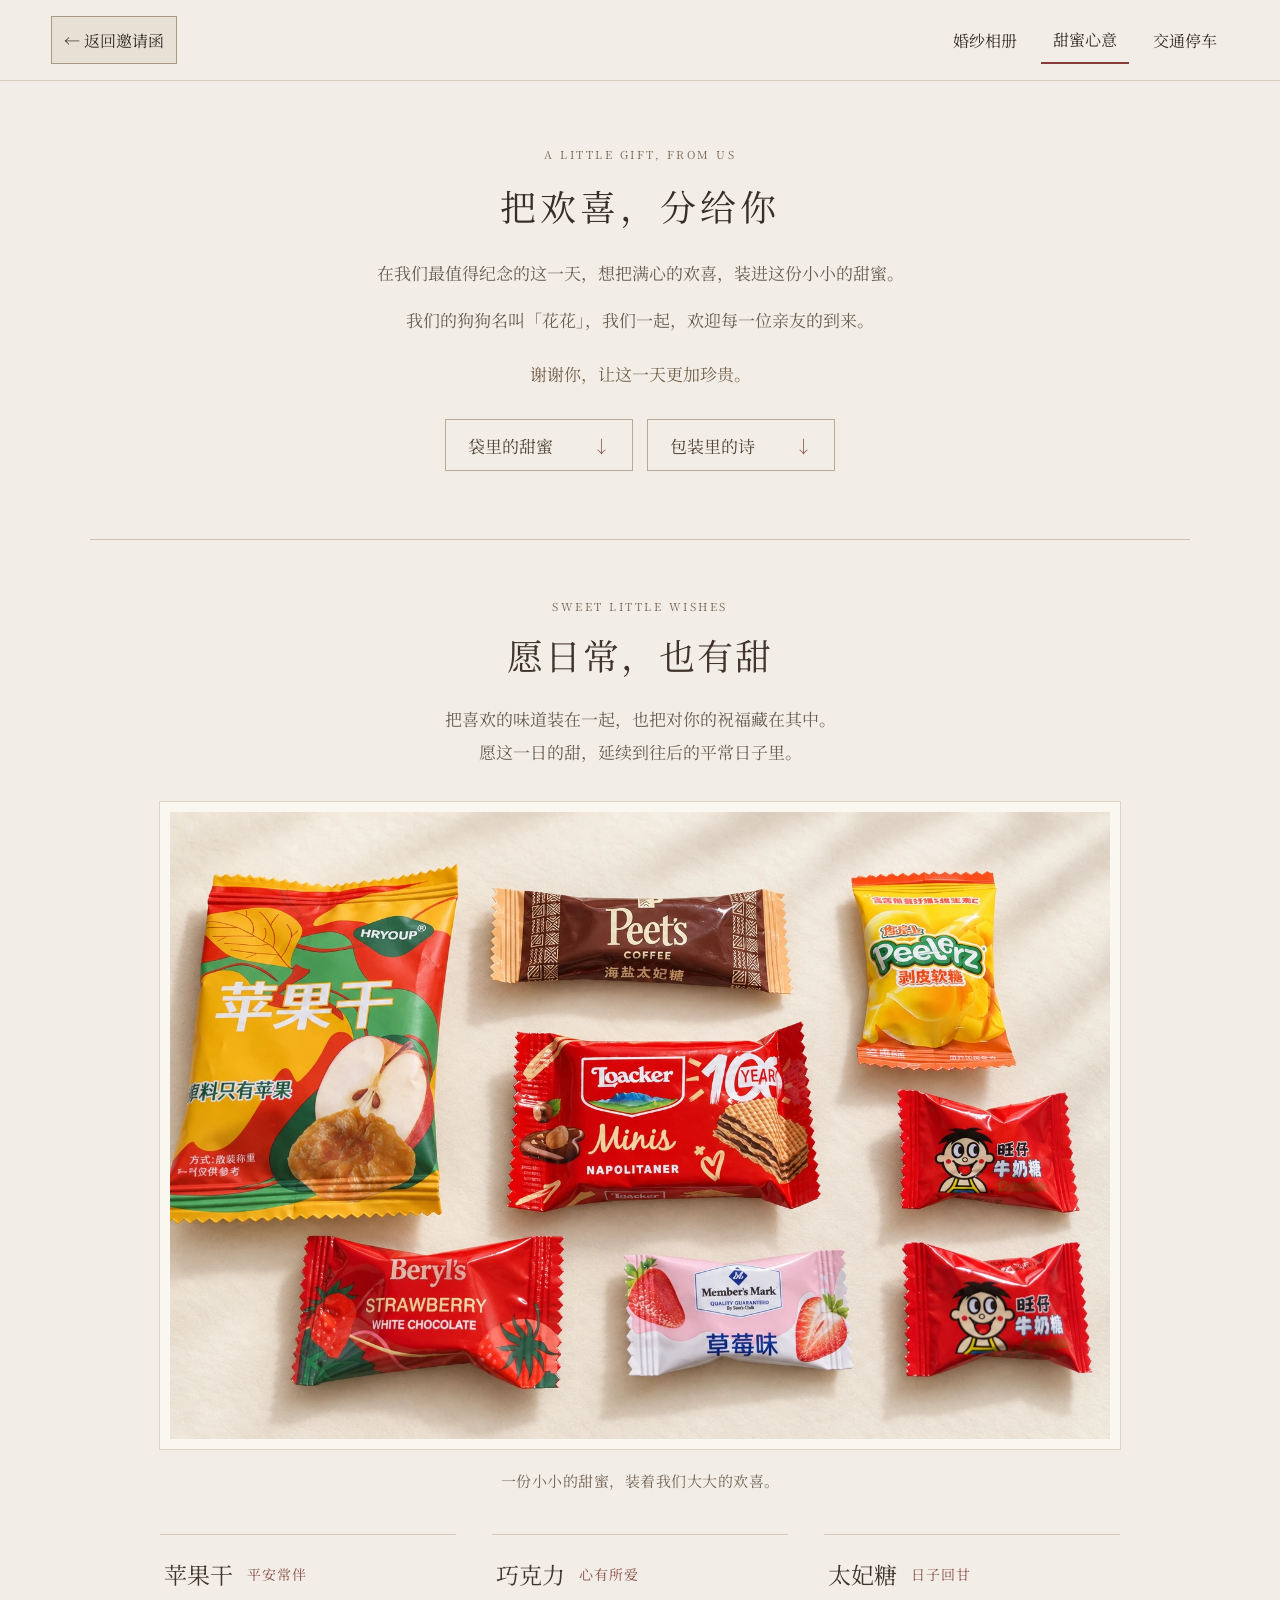
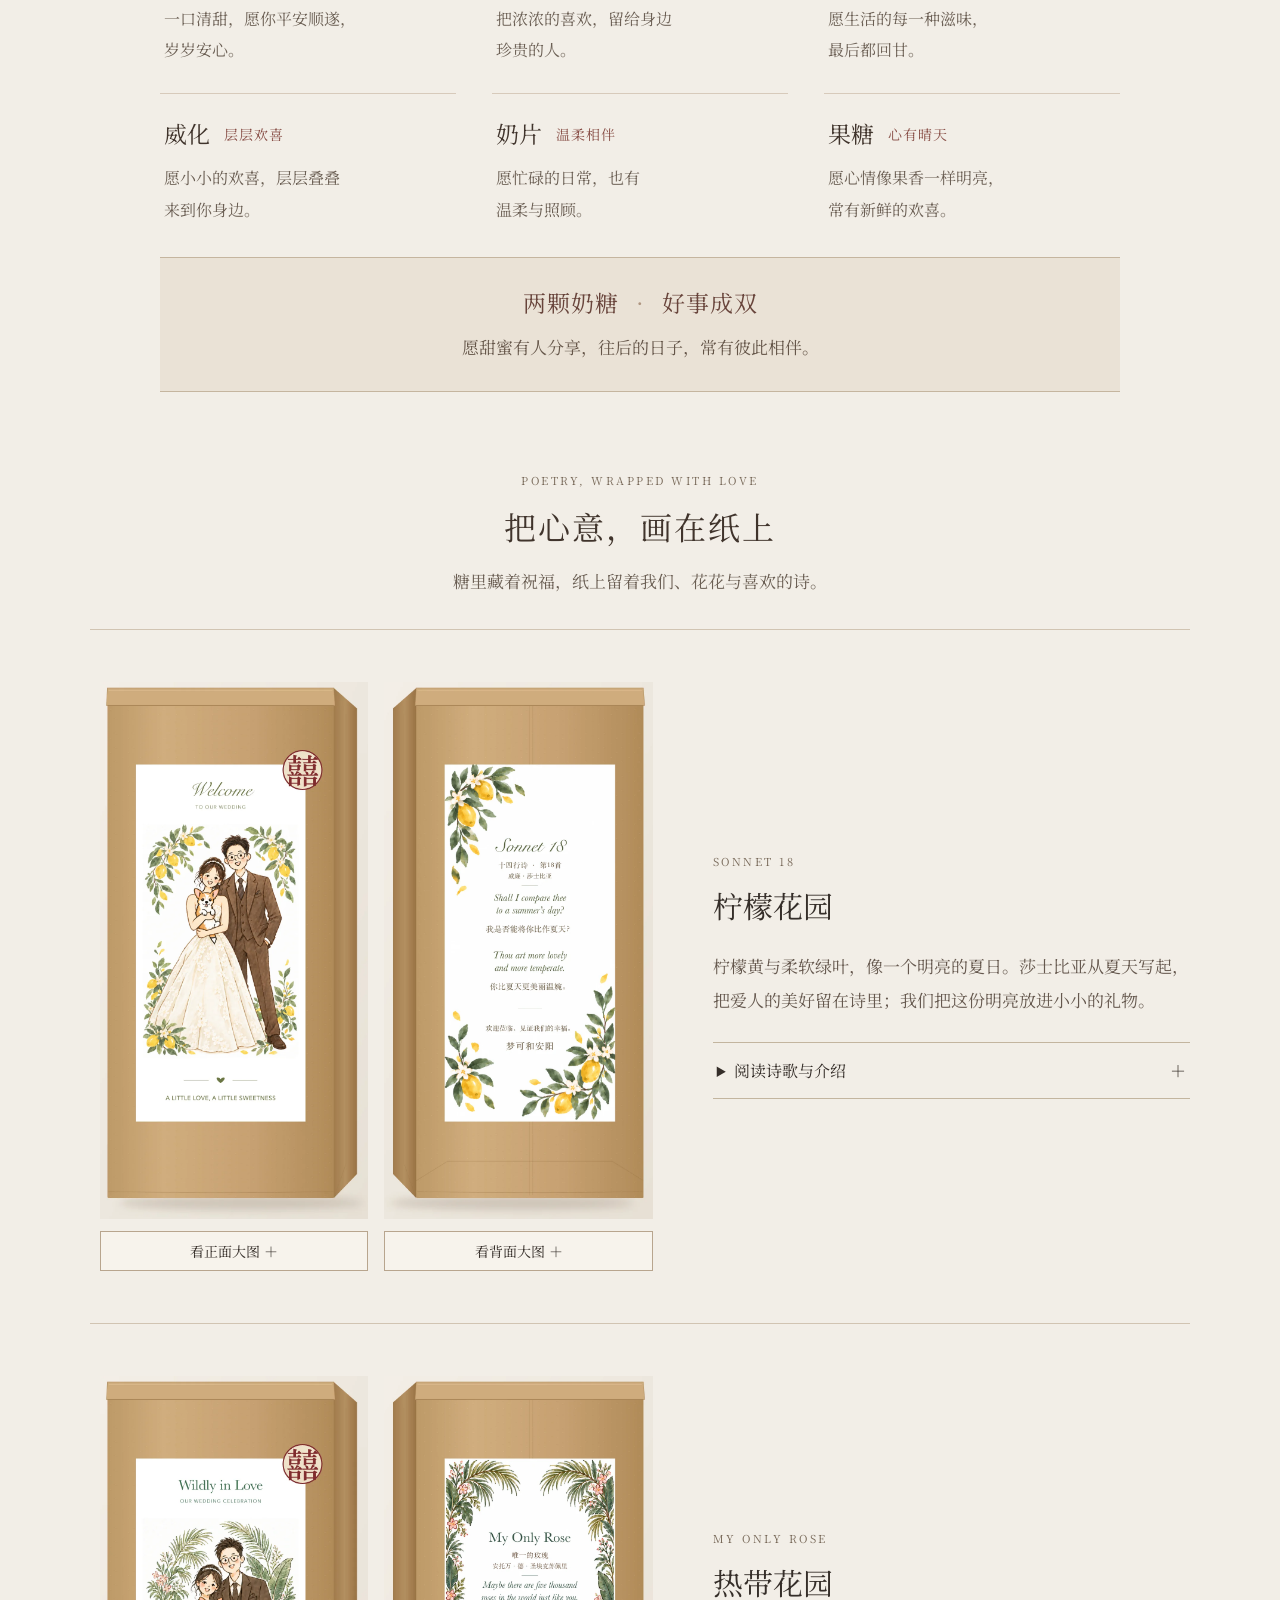
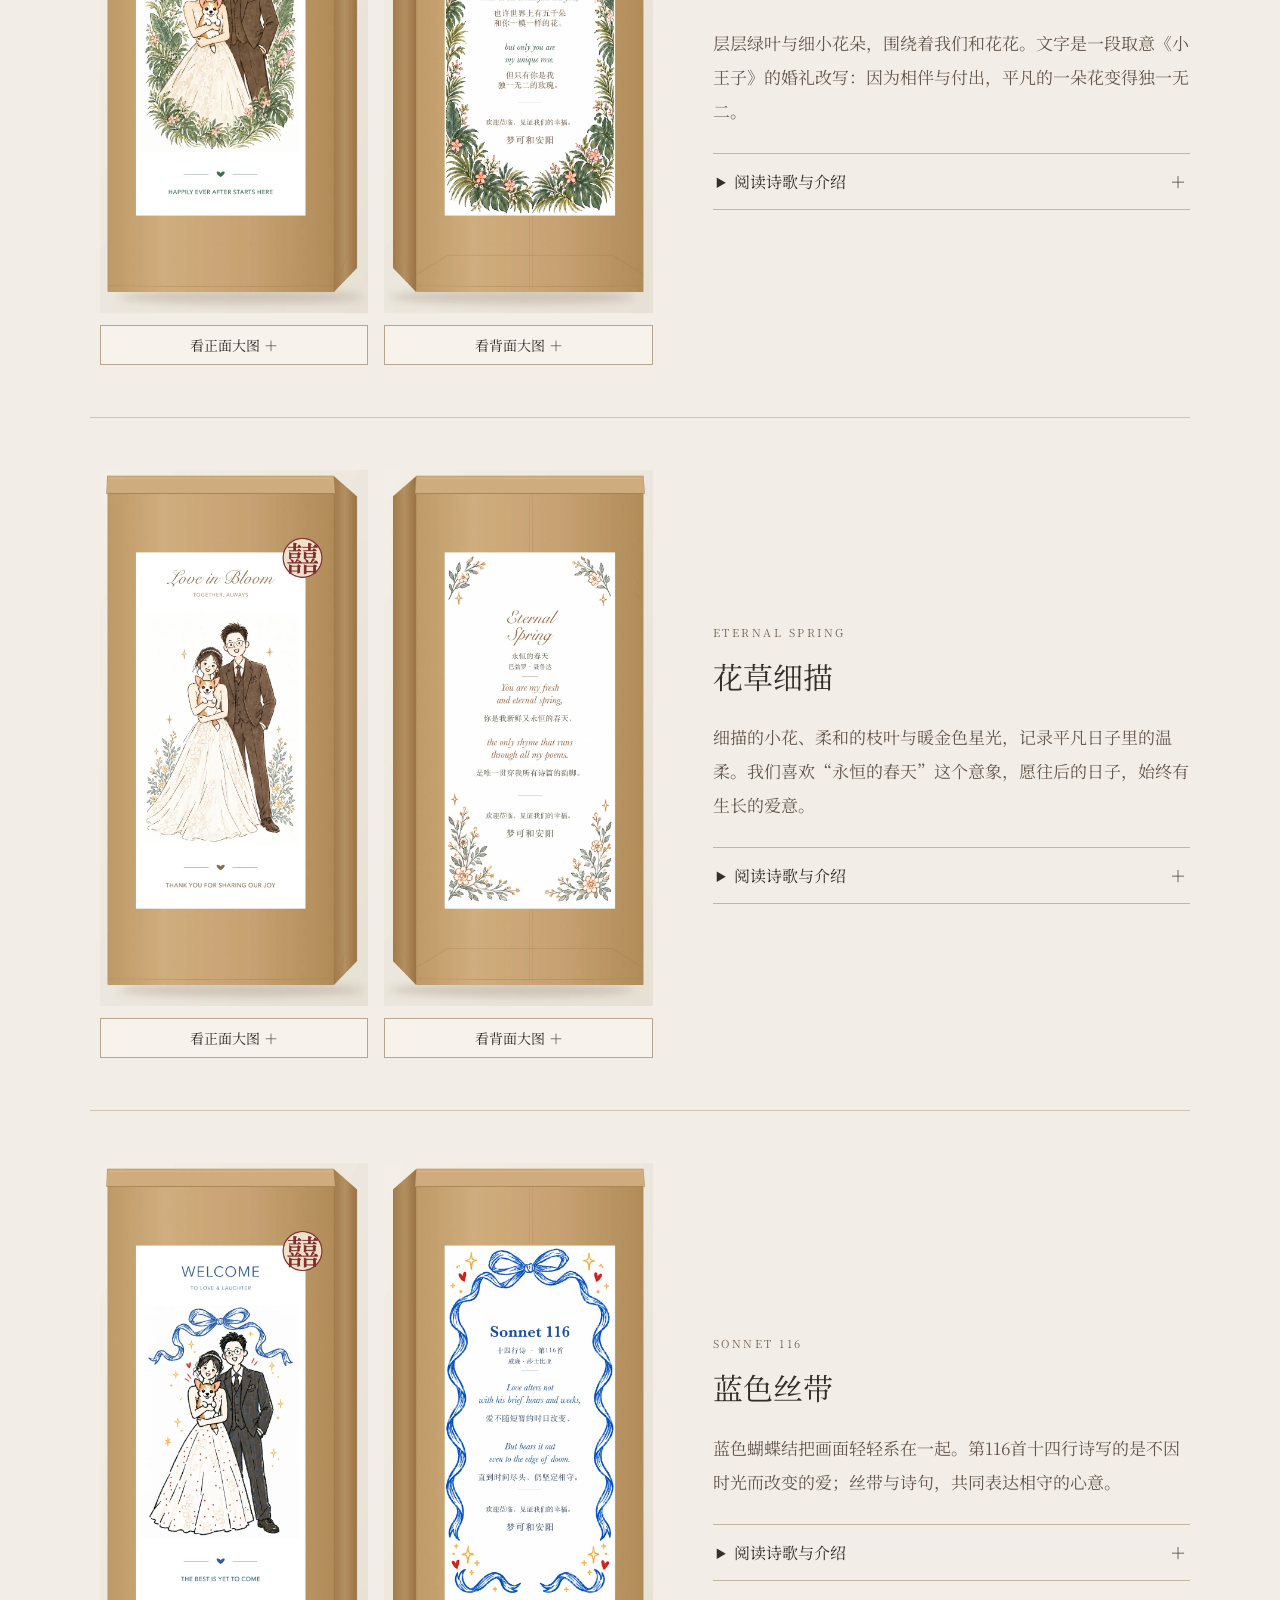
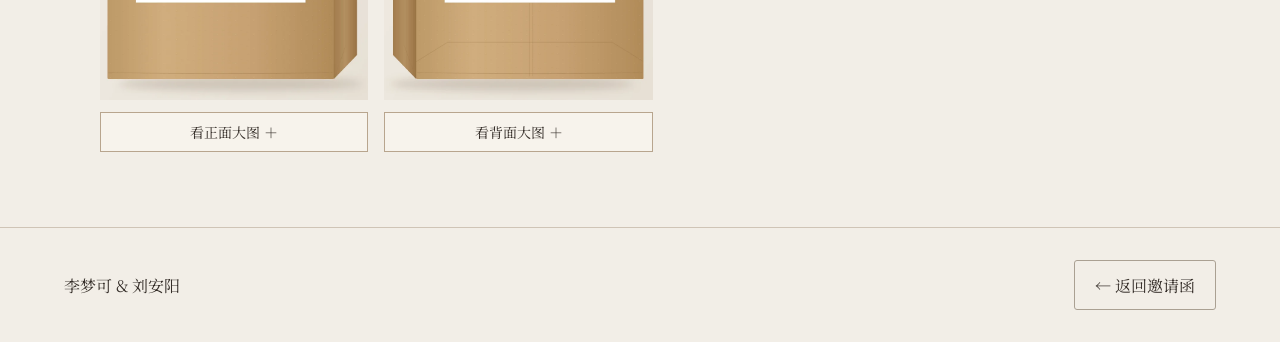
==== commit e97e0ecc: "Compress favors imagery without changing layout or interactions" ====
--- a/favors.html
+++ b/favors.html
@@ -1,7 +1,7 @@
 <!doctype html><html lang="zh-CN"><head><meta charset="utf-8"><meta name="viewport" content="width=device-width, initial-scale=1"><meta name="theme-color" content="#eee8df"><meta name="robots" content="noindex,nofollow"><title>甜蜜心意 · 梦可与安阳</title><meta name="description" content="11月1日 周日 11:28｜陕西宾馆·咸阳厅。愿与你，共享这一日的欢喜。"><meta property="og:title" content="李梦可 & 刘安阳 · 婚礼邀请函"><meta property="og:description" content="11月1日 周日 11:28｜陕西宾馆·咸阳厅。愿与你，共享这一日的欢喜。"><meta property="og:type" content="website"><meta property="og:locale" content="zh_CN"><meta property="og:site_name" content="梦可与安阳"><meta property="og:image" content="https://mengke-anyang.date/assets/share-portrait-v3.jpg"><meta property="og:image:type" content="image/jpeg"><meta property="og:image:width" content="600"><meta property="og:image:height" content="800"><meta property="og:image:alt" content="梦可与安阳的婚礼肖像"><meta name="twitter:card" content="summary"><meta name="twitter:title" content="李梦可 & 刘安阳 · 婚礼邀请函"><meta name="twitter:description" content="11月1日 周日 11:28｜陕西宾馆·咸阳厅。愿与你，共享这一日的欢喜。"><meta name="twitter:image" content="https://mengke-anyang.date/assets/share-portrait-v3.jpg"><link rel="icon" type="image/png" sizes="32x32" href="/logo-seal-v1-32.png"><link rel="icon" type="image/svg+xml" sizes="any" href="/logo-seal-v1.svg"><link rel="apple-touch-icon" sizes="180x180" href="/logo-seal-v1-180.png"><link rel="preload" href="/favor-serif-v1.woff" as="font" type="font/woff" crossorigin><link rel="stylesheet" href="/site-v5.css"><meta property="og:url" content="https://mengke-anyang.date/favors.html"><link rel="canonical" href="https://mengke-anyang.date/favors.html"><link rel="stylesheet" href="/favor-contents-v1.css"></head><body><header class="sub-header"><a class="back-home" href="/./">← 返回邀请函</a><nav aria-label="页面导航"><a href="/photos.html">婚纱相册</a><a href="/favors.html" aria-current="page">甜蜜心意</a><a href="/travel.html">交通停车</a></nav></header><main class="page-wrap favor-contents-page"><section class="page-intro"><p class="eyebrow">A LITTLE GIFT, FROM US</p><h1>把欢喜，分给你</h1><div class="favor-welcome"><p><span>在我们最值得纪念的这一天，</span><span>想把满心的欢喜，</span><span>装进这份小小的甜蜜。</span></p><p><span>我们的狗狗名叫「花花」，</span><span>我们一起，</span><span>欢迎每一位亲友的到来。</span></p><p class="welcome-thanks">谢谢你，让这一天更加珍贵。</p></div></section><nav class="favor-jump" aria-label="本页内容"><a href="#sweet-gift">袋里的甜蜜 <span aria-hidden="true">↓</span></a><a href="#poetic-wrap">包装里的诗 <span aria-hidden="true">↓</span></a></nav>
 <section class="sweet-gift" id="sweet-gift" aria-labelledby="sweet-heading">
 <header class="sweet-heading"><p class="eyebrow" lang="en">SWEET LITTLE WISHES</p><h2 id="sweet-heading">愿日常，也有甜</h2><p>把喜欢的味道装在一起，<br class="small-break">也把对你的祝福藏在其中。<br>愿这一日的甜，延续到往后的平常日子里。</p></header>
-<figure class="sweet-still-life"><img src="/sweets-still-life-v1.png" width="1536" height="1024" alt="米白背景上摆放着苹果干、巧克力、太妃糖、威化、奶片、一颗果糖和两颗奶糖" loading="eager"><figcaption>一份小小的甜蜜，装着我们大大的欢喜。</figcaption></figure>
+<figure class="sweet-still-life"><a href="/sweets-still-life-v2.webp" data-viewer data-viewer-group="sweets" data-caption="一份小小的甜蜜，装着我们大大的欢喜。" aria-label="放大喜糖内容图片" style="display:block"><img src="/sweets-still-life-v2.webp" width="1536" height="1024" alt="米白背景上摆放着苹果干、巧克力、太妃糖、威化、奶片、一颗果糖和两颗奶糖" loading="eager"></a><figcaption>一份小小的甜蜜，装着我们大大的欢喜。</figcaption></figure>
 <dl class="sweet-wishes">
 <div><dt><span class="sweet-name">苹果干</span><span class="sweet-meaning">平安常伴</span></dt><dd>一口清甜，愿你平安顺遂，<br>岁岁安心。</dd></div>
 <div><dt><span class="sweet-name">巧克力</span><span class="sweet-meaning">心有所爱</span></dt><dd>把浓浓的喜欢，留给身边<br>珍贵的人。</dd></div>
@@ -13,4 +13,4 @@
 <div class="sweet-pair"><p class="pair-name">两颗奶糖<span aria-hidden="true"> · </span>好事成双</p><p>愿甜蜜有人分享，<br class="small-break">往后的日子，常有彼此相伴。</p></div>
 </section>
 <section class="wrap-heading" id="poetic-wrap" aria-labelledby="wrap-title"><p class="eyebrow" lang="en">POETRY, WRAPPED WITH LOVE</p><h2 id="wrap-title">把心意，画在纸上</h2><p>糖里藏着祝福，纸上留着我们、花花与喜欢的诗。</p></section>
-<div class="favor-collection"><article class="favor-card" id="favor-02"><div class="favor-art"><a href="/assets/favor-02-front-v4.webp" data-viewer data-caption="柠檬花园 · 包装正面" aria-label="放大柠檬花园包装正面"><img src="/assets/favor-02-front-v4.webp" width="900" height="1800" loading="lazy" alt="柠檬花园包装，正面右上角带红色喜字"><span class="zoom-label">看正面大图 ＋</span></a><a class="back-art" href="/assets/favor-02-back-v4.webp" data-viewer data-caption="柠檬花园 · 诗歌背面" aria-label="放大柠檬花园诗歌背面"><img src="/assets/favor-02-back-v4.webp" width="900" height="1800" loading="lazy" alt="柠檬花园中英文诗歌背面"><span class="zoom-label">看背面大图 ＋</span></a></div><div class="favor-copy"><p class="eyebrow">SONNET 18</p><h2>柠檬花园</h2><p>柠檬黄与柔软绿叶，像一个明亮的夏日。莎士比亚从夏天写起，把爱人的美好留在诗里；我们把这份明亮放进小小的礼物。</p><details><summary>阅读诗歌与介绍 <span aria-hidden="true">＋</span></summary><div class="poem-detail"><h3>Sonnet 18</h3><p class="poem-author">威廉·莎士比亚 · 十四行诗第18首</p><blockquote><p lang="en">Shall I compare thee to a summer’s day?<br>Thou art more lovely and more temperate.</p><p>我是否能将你比作夏天？<br>你比夏天更美丽温婉。</p></blockquote></div></details></div></article><article class="favor-card" id="favor-07"><div class="favor-art"><a href="/assets/favor-07-front-v4.webp" data-viewer data-caption="热带花园 · 包装正面" aria-label="放大热带花园包装正面"><img src="/assets/favor-07-front-v4.webp" width="900" height="1800" loading="lazy" alt="热带花园包装，正面右上角带红色喜字"><span class="zoom-label">看正面大图 ＋</span></a><a class="back-art" href="/assets/favor-07-back-v4.webp" data-viewer data-caption="热带花园 · 诗歌背面" aria-label="放大热带花园诗歌背面"><img src="/assets/favor-07-back-v4.webp" width="900" height="1800" loading="lazy" alt="热带花园中英文诗歌背面"><span class="zoom-label">看背面大图 ＋</span></a></div><div class="favor-copy"><p class="eyebrow">MY ONLY ROSE</p><h2>热带花园</h2><p>层层绿叶与细小花朵，围绕着我们和花花。文字是一段取意《小王子》的婚礼改写：因为相伴与付出，平凡的一朵花变得独一无二。</p><details><summary>阅读诗歌与介绍 <span aria-hidden="true">＋</span></summary><div class="poem-detail"><h3>My Only Rose</h3><p class="poem-author">取意《小王子》的玫瑰意象</p><blockquote><p lang="en">Maybe there are five thousand roses in the world just like you,<br>but only you are my unique rose.</p><p>也许世界上有五千朵和你一模一样的花，<br>但只有你是我独一无二的玫瑰。</p></blockquote></div></details></div></article><article class="favor-card" id="favor-08"><div class="favor-art"><a href="/assets/favor-08-front-v4.webp" data-viewer data-caption="花草细描 · 包装正面" aria-label="放大花草细描包装正面"><img src="/assets/favor-08-front-v4.webp" width="900" height="1800" loading="lazy" alt="花草细描包装，正面右上角带红色喜字"><span class="zoom-label">看正面大图 ＋</span></a><a class="back-art" href="/assets/favor-08-back-v4.webp" data-viewer data-caption="花草细描 · 诗歌背面" aria-label="放大花草细描诗歌背面"><img src="/assets/favor-08-back-v4.webp" width="900" height="1800" loading="lazy" alt="花草细描中英文诗歌背面"><span class="zoom-label">看背面大图 ＋</span></a></div><div class="favor-copy"><p class="eyebrow">ETERNAL SPRING</p><h2>花草细描</h2><p>细描的小花、柔和的枝叶与暖金色星光，记录平凡日子里的温柔。我们喜欢“永恒的春天”这个意象，愿往后的日子，始终有生长的爱意。</p><details><summary>阅读诗歌与介绍 <span aria-hidden="true">＋</span></summary><div class="poem-detail"><h3>Eternal Spring</h3><p class="poem-author">婚礼选句 · 永恒的春天</p><blockquote><p lang="en">You are my fresh and eternal spring,<br>the only rhyme that runs through all my poems.</p><p>你是我新鲜又永恒的春天，<br>是唯一贯穿我所有诗篇的韵脚。</p></blockquote></div></details></div></article><article class="favor-card" id="favor-09"><div class="favor-art"><a href="/assets/favor-09-front-v4.webp" data-viewer data-caption="蓝色丝带 · 包装正面" aria-label="放大蓝色丝带包装正面"><img src="/assets/favor-09-front-v4.webp" width="900" height="1800" loading="lazy" alt="蓝色丝带包装，正面右上角带红色喜字"><span class="zoom-label">看正面大图 ＋</span></a><a class="back-art" href="/assets/favor-09-back-v4.webp" data-viewer data-caption="蓝色丝带 · 诗歌背面" aria-label="放大蓝色丝带诗歌背面"><img src="/assets/favor-09-back-v4.webp" width="900" height="1800" loading="lazy" alt="蓝色丝带中英文诗歌背面"><span class="zoom-label">看背面大图 ＋</span></a></div><div class="favor-copy"><p class="eyebrow">SONNET 116</p><h2>蓝色丝带</h2><p>蓝色蝴蝶结把画面轻轻系在一起。第116首十四行诗写的是不因时光而改变的爱；丝带与诗句，共同表达相守的心意。</p><details><summary>阅读诗歌与介绍 <span aria-hidden="true">＋</span></summary><div class="poem-detail"><h3>Sonnet 116</h3><p class="poem-author">威廉·莎士比亚 · 十四行诗第116首</p><blockquote><p lang="en">Love alters not with his brief hours and weeks,<br>But bears it out even to the edge of doom.</p><p>爱不随短暂的时日改变，<br>直到时间尽头，仍坚定相守。</p></blockquote></div></details></div></article></div></main><footer class="sub-footer"><span>李梦可 & 刘安阳</span><a href="/./" class="button">← 返回邀请函</a></footer><dialog id="viewer" aria-label="大图查看"><button class="viewer-close" aria-label="关闭大图">关闭 ×</button><figure><img id="viewer-image" alt=""><figcaption id="viewer-caption"></figcaption></figure><div class="viewer-controls"><button id="previous">← 上一张</button><button id="next">下一张 →</button></div></dialog><script src="/site-v4.js" defer></script></body></html>+<div class="favor-collection"><article class="favor-card" id="favor-02"><div class="favor-art"><a href="/assets/favor-02-front-v5.webp" data-viewer data-caption="柠檬花园 · 包装正面" aria-label="放大柠檬花园包装正面"><img src="/assets/favor-02-front-v5.webp" width="900" height="1800" loading="lazy" alt="柠檬花园包装，正面右上角带红色喜字"><span class="zoom-label">看正面大图 ＋</span></a><a class="back-art" href="/assets/favor-02-back-v5.webp" data-viewer data-caption="柠檬花园 · 诗歌背面" aria-label="放大柠檬花园诗歌背面"><img src="/assets/favor-02-back-v5.webp" width="900" height="1800" loading="lazy" alt="柠檬花园中英文诗歌背面"><span class="zoom-label">看背面大图 ＋</span></a></div><div class="favor-copy"><p class="eyebrow">SONNET 18</p><h2>柠檬花园</h2><p>柠檬黄与柔软绿叶，像一个明亮的夏日。莎士比亚从夏天写起，把爱人的美好留在诗里；我们把这份明亮放进小小的礼物。</p><details><summary>阅读诗歌与介绍 <span aria-hidden="true">＋</span></summary><div class="poem-detail"><h3>Sonnet 18</h3><p class="poem-author">威廉·莎士比亚 · 十四行诗第18首</p><blockquote><p lang="en">Shall I compare thee to a summer’s day?<br>Thou art more lovely and more temperate.</p><p>我是否能将你比作夏天？<br>你比夏天更美丽温婉。</p></blockquote></div></details></div></article><article class="favor-card" id="favor-07"><div class="favor-art"><a href="/assets/favor-07-front-v5.webp" data-viewer data-caption="热带花园 · 包装正面" aria-label="放大热带花园包装正面"><img src="/assets/favor-07-front-v5.webp" width="900" height="1800" loading="lazy" alt="热带花园包装，正面右上角带红色喜字"><span class="zoom-label">看正面大图 ＋</span></a><a class="back-art" href="/assets/favor-07-back-v5.webp" data-viewer data-caption="热带花园 · 诗歌背面" aria-label="放大热带花园诗歌背面"><img src="/assets/favor-07-back-v5.webp" width="900" height="1800" loading="lazy" alt="热带花园中英文诗歌背面"><span class="zoom-label">看背面大图 ＋</span></a></div><div class="favor-copy"><p class="eyebrow">MY ONLY ROSE</p><h2>热带花园</h2><p>层层绿叶与细小花朵，围绕着我们和花花。文字是一段取意《小王子》的婚礼改写：因为相伴与付出，平凡的一朵花变得独一无二。</p><details><summary>阅读诗歌与介绍 <span aria-hidden="true">＋</span></summary><div class="poem-detail"><h3>My Only Rose</h3><p class="poem-author">取意《小王子》的玫瑰意象</p><blockquote><p lang="en">Maybe there are five thousand roses in the world just like you,<br>but only you are my unique rose.</p><p>也许世界上有五千朵和你一模一样的花，<br>但只有你是我独一无二的玫瑰。</p></blockquote></div></details></div></article><article class="favor-card" id="favor-08"><div class="favor-art"><a href="/assets/favor-08-front-v5.webp" data-viewer data-caption="花草细描 · 包装正面" aria-label="放大花草细描包装正面"><img src="/assets/favor-08-front-v5.webp" width="900" height="1800" loading="lazy" alt="花草细描包装，正面右上角带红色喜字"><span class="zoom-label">看正面大图 ＋</span></a><a class="back-art" href="/assets/favor-08-back-v5.webp" data-viewer data-caption="花草细描 · 诗歌背面" aria-label="放大花草细描诗歌背面"><img src="/assets/favor-08-back-v5.webp" width="900" height="1800" loading="lazy" alt="花草细描中英文诗歌背面"><span class="zoom-label">看背面大图 ＋</span></a></div><div class="favor-copy"><p class="eyebrow">ETERNAL SPRING</p><h2>花草细描</h2><p>细描的小花、柔和的枝叶与暖金色星光，记录平凡日子里的温柔。我们喜欢“永恒的春天”这个意象，愿往后的日子，始终有生长的爱意。</p><details><summary>阅读诗歌与介绍 <span aria-hidden="true">＋</span></summary><div class="poem-detail"><h3>Eternal Spring</h3><p class="poem-author">婚礼选句 · 永恒的春天</p><blockquote><p lang="en">You are my fresh and eternal spring,<br>the only rhyme that runs through all my poems.</p><p>你是我新鲜又永恒的春天，<br>是唯一贯穿我所有诗篇的韵脚。</p></blockquote></div></details></div></article><article class="favor-card" id="favor-09"><div class="favor-art"><a href="/assets/favor-09-front-v5.webp" data-viewer data-caption="蓝色丝带 · 包装正面" aria-label="放大蓝色丝带包装正面"><img src="/assets/favor-09-front-v5.webp" width="900" height="1800" loading="lazy" alt="蓝色丝带包装，正面右上角带红色喜字"><span class="zoom-label">看正面大图 ＋</span></a><a class="back-art" href="/assets/favor-09-back-v5.webp" data-viewer data-caption="蓝色丝带 · 诗歌背面" aria-label="放大蓝色丝带诗歌背面"><img src="/assets/favor-09-back-v5.webp" width="900" height="1800" loading="lazy" alt="蓝色丝带中英文诗歌背面"><span class="zoom-label">看背面大图 ＋</span></a></div><div class="favor-copy"><p class="eyebrow">SONNET 116</p><h2>蓝色丝带</h2><p>蓝色蝴蝶结把画面轻轻系在一起。第116首十四行诗写的是不因时光而改变的爱；丝带与诗句，共同表达相守的心意。</p><details><summary>阅读诗歌与介绍 <span aria-hidden="true">＋</span></summary><div class="poem-detail"><h3>Sonnet 116</h3><p class="poem-author">威廉·莎士比亚 · 十四行诗第116首</p><blockquote><p lang="en">Love alters not with his brief hours and weeks,<br>But bears it out even to the edge of doom.</p><p>爱不随短暂的时日改变，<br>直到时间尽头，仍坚定相守。</p></blockquote></div></details></div></article></div></main><footer class="sub-footer"><span>李梦可 & 刘安阳</span><a href="/./" class="button">← 返回邀请函</a></footer><dialog id="viewer" aria-label="大图查看"><button class="viewer-close" aria-label="关闭大图">关闭 ×</button><figure><img id="viewer-image" alt=""><figcaption id="viewer-caption"></figcaption></figure><div class="viewer-controls"><button id="previous">← 上一张</button><button id="next">下一张 →</button></div></dialog><script src="/favors-viewer-v2.js" defer></script></body></html>
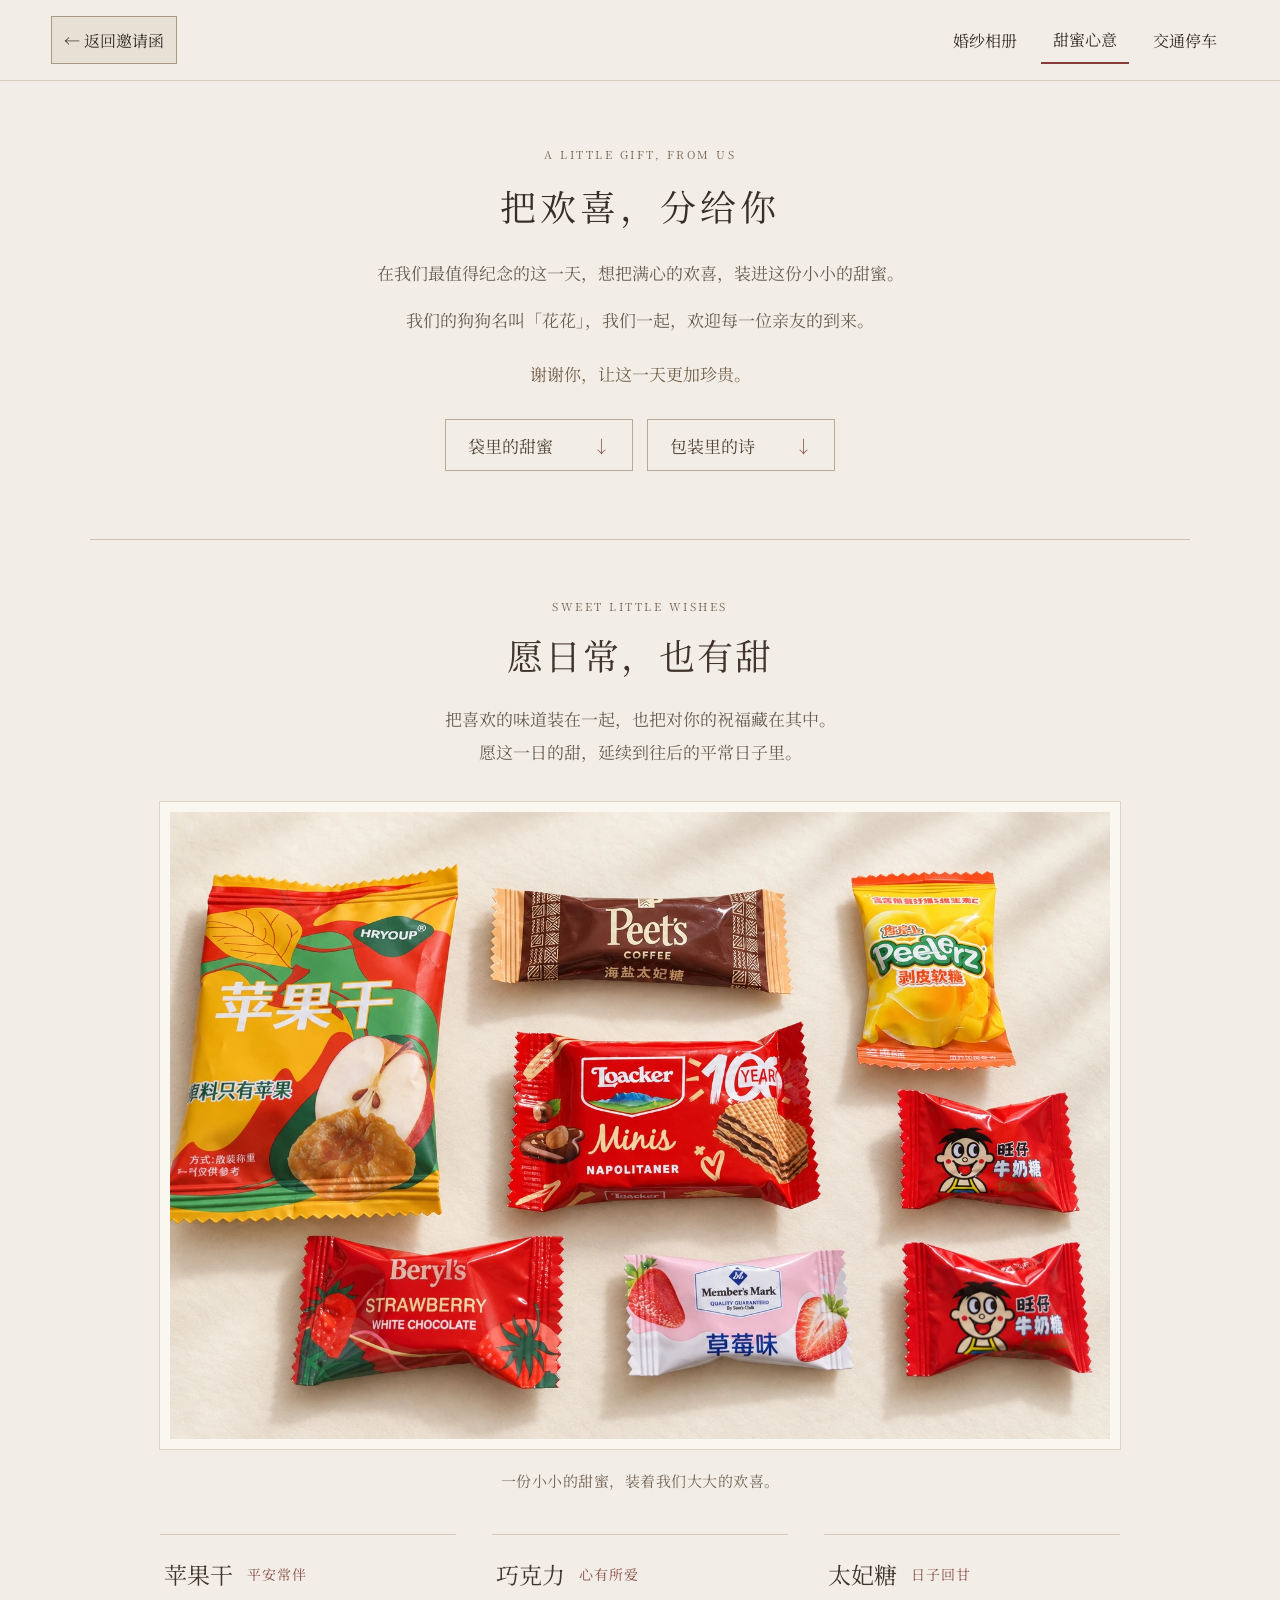
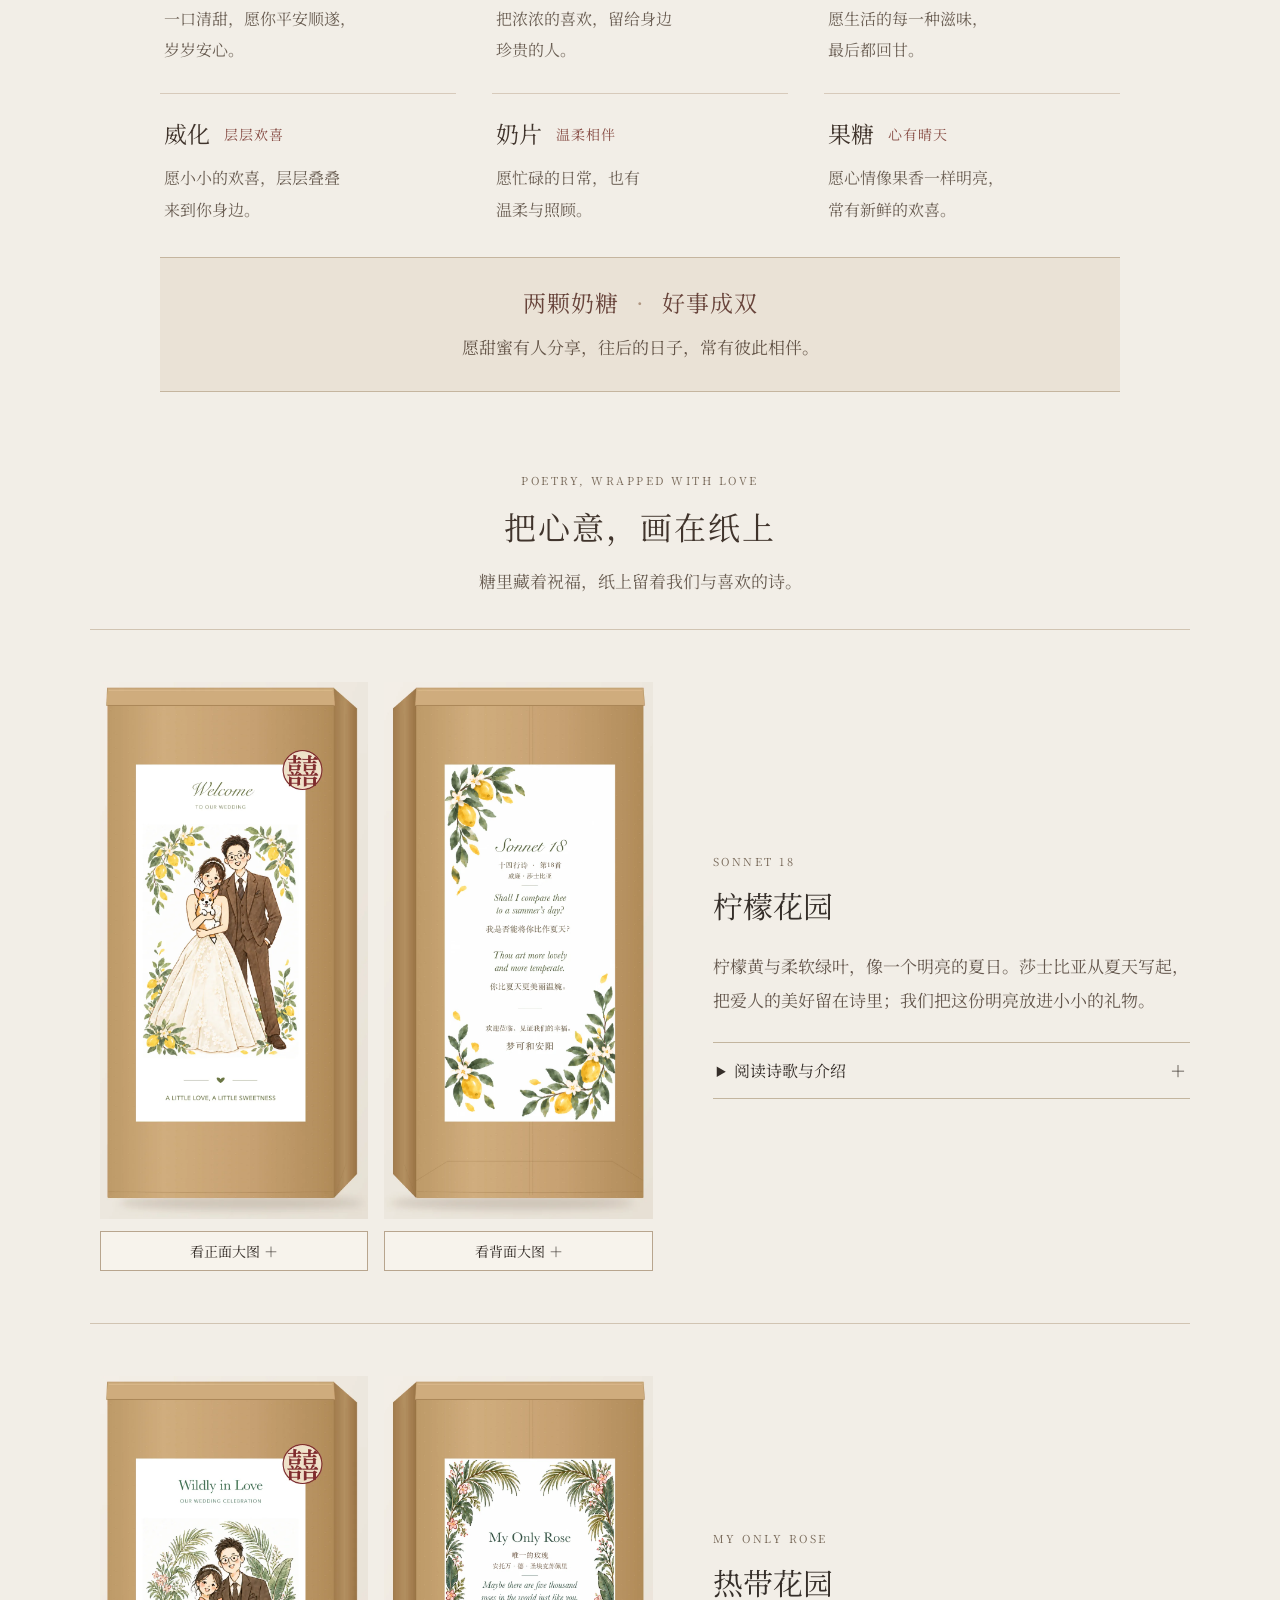
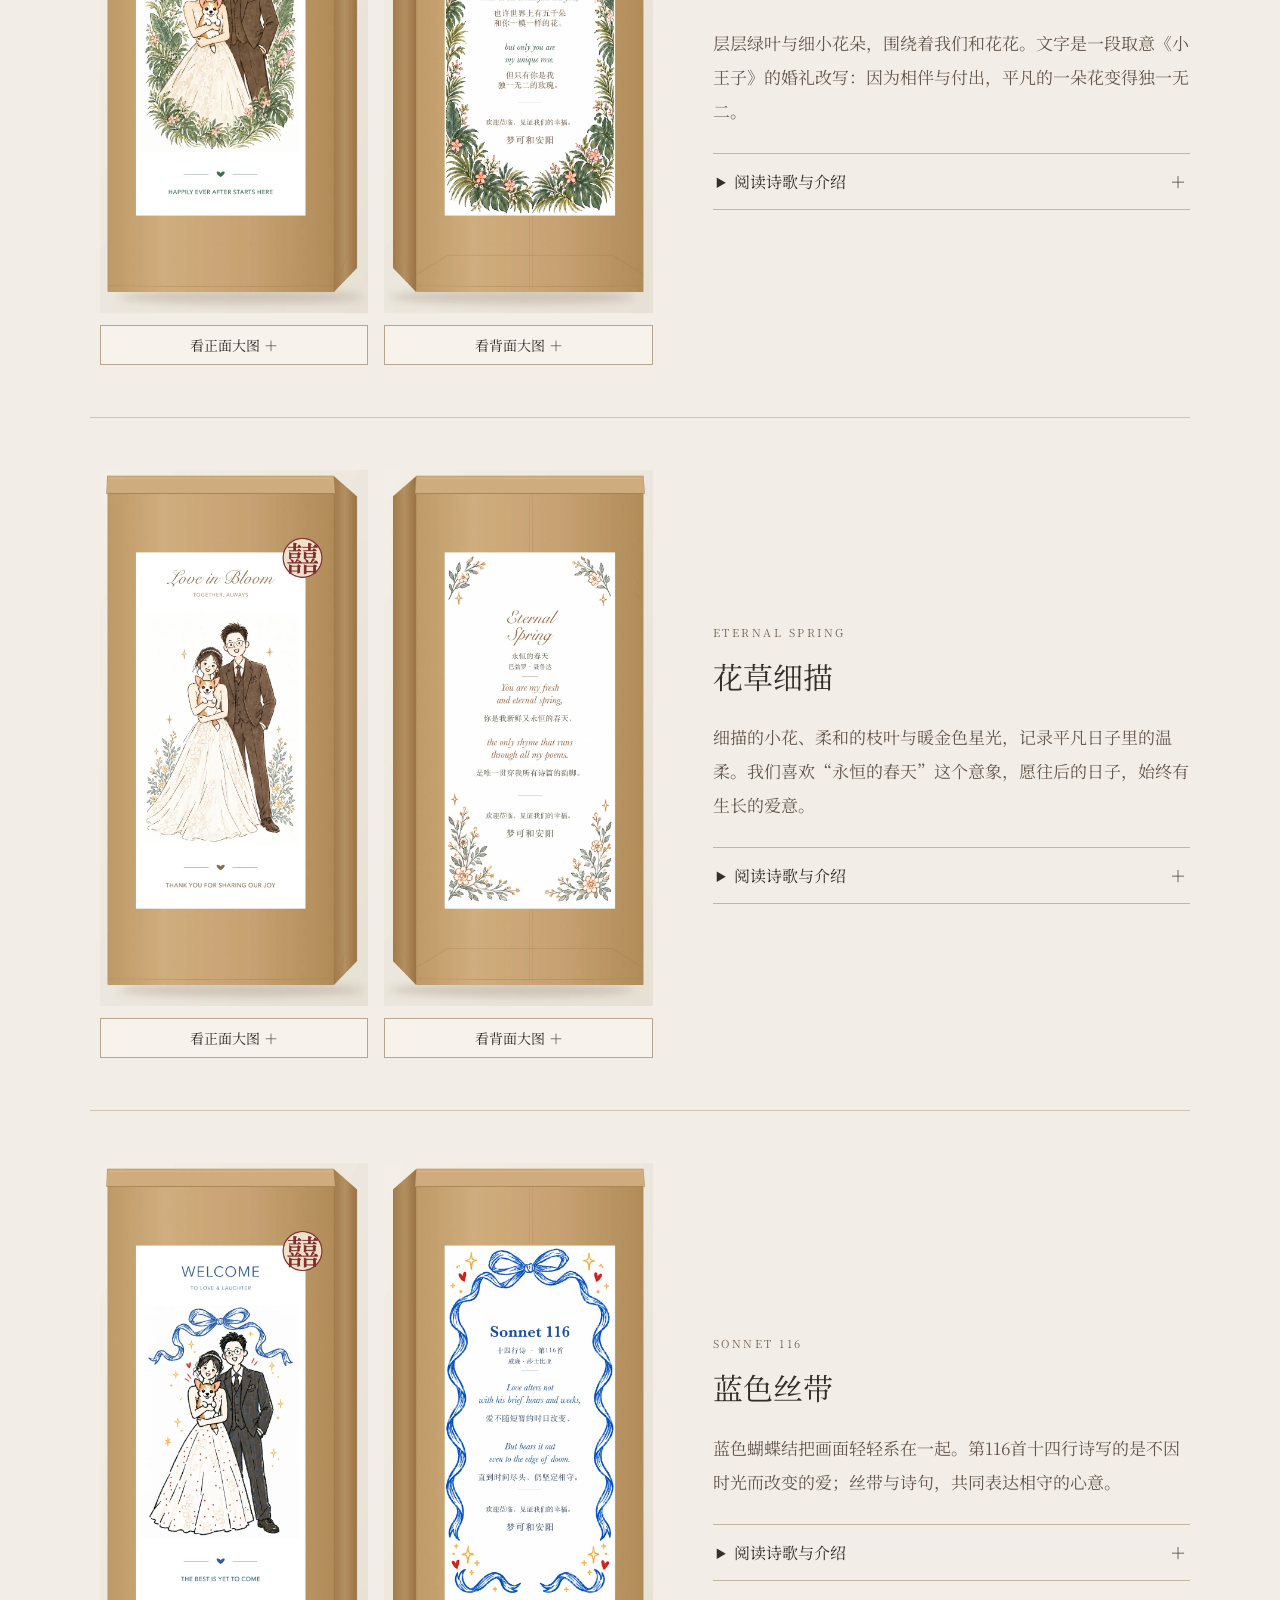
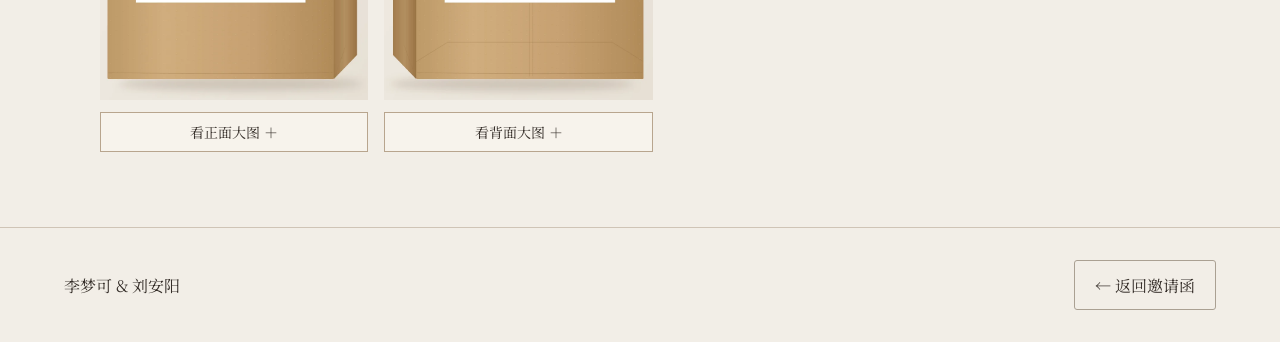
==== commit 55df0fcd: "Simplify favor packaging introduction" ====
--- a/favors.html
+++ b/favors.html
@@ -12,5 +12,5 @@
 </dl>
 <div class="sweet-pair"><p class="pair-name">两颗奶糖<span aria-hidden="true"> · </span>好事成双</p><p>愿甜蜜有人分享，<br class="small-break">往后的日子，常有彼此相伴。</p></div>
 </section>
-<section class="wrap-heading" id="poetic-wrap" aria-labelledby="wrap-title"><p class="eyebrow" lang="en">POETRY, WRAPPED WITH LOVE</p><h2 id="wrap-title">把心意，画在纸上</h2><p>糖里藏着祝福，纸上留着我们、花花与喜欢的诗。</p></section>
+<section class="wrap-heading" id="poetic-wrap" aria-labelledby="wrap-title"><p class="eyebrow" lang="en">POETRY, WRAPPED WITH LOVE</p><h2 id="wrap-title">把心意，画在纸上</h2><p>糖里藏着祝福，纸上留着我们与喜欢的诗。</p></section>
 <div class="favor-collection"><article class="favor-card" id="favor-02"><div class="favor-art"><a href="/assets/favor-02-front-v5.webp" data-viewer data-caption="柠檬花园 · 包装正面" aria-label="放大柠檬花园包装正面"><img src="/assets/favor-02-front-v5.webp" width="900" height="1800" loading="lazy" alt="柠檬花园包装，正面右上角带红色喜字"><span class="zoom-label">看正面大图 ＋</span></a><a class="back-art" href="/assets/favor-02-back-v5.webp" data-viewer data-caption="柠檬花园 · 诗歌背面" aria-label="放大柠檬花园诗歌背面"><img src="/assets/favor-02-back-v5.webp" width="900" height="1800" loading="lazy" alt="柠檬花园中英文诗歌背面"><span class="zoom-label">看背面大图 ＋</span></a></div><div class="favor-copy"><p class="eyebrow">SONNET 18</p><h2>柠檬花园</h2><p>柠檬黄与柔软绿叶，像一个明亮的夏日。莎士比亚从夏天写起，把爱人的美好留在诗里；我们把这份明亮放进小小的礼物。</p><details><summary>阅读诗歌与介绍 <span aria-hidden="true">＋</span></summary><div class="poem-detail"><h3>Sonnet 18</h3><p class="poem-author">威廉·莎士比亚 · 十四行诗第18首</p><blockquote><p lang="en">Shall I compare thee to a summer’s day?<br>Thou art more lovely and more temperate.</p><p>我是否能将你比作夏天？<br>你比夏天更美丽温婉。</p></blockquote></div></details></div></article><article class="favor-card" id="favor-07"><div class="favor-art"><a href="/assets/favor-07-front-v5.webp" data-viewer data-caption="热带花园 · 包装正面" aria-label="放大热带花园包装正面"><img src="/assets/favor-07-front-v5.webp" width="900" height="1800" loading="lazy" alt="热带花园包装，正面右上角带红色喜字"><span class="zoom-label">看正面大图 ＋</span></a><a class="back-art" href="/assets/favor-07-back-v5.webp" data-viewer data-caption="热带花园 · 诗歌背面" aria-label="放大热带花园诗歌背面"><img src="/assets/favor-07-back-v5.webp" width="900" height="1800" loading="lazy" alt="热带花园中英文诗歌背面"><span class="zoom-label">看背面大图 ＋</span></a></div><div class="favor-copy"><p class="eyebrow">MY ONLY ROSE</p><h2>热带花园</h2><p>层层绿叶与细小花朵，围绕着我们和花花。文字是一段取意《小王子》的婚礼改写：因为相伴与付出，平凡的一朵花变得独一无二。</p><details><summary>阅读诗歌与介绍 <span aria-hidden="true">＋</span></summary><div class="poem-detail"><h3>My Only Rose</h3><p class="poem-author">取意《小王子》的玫瑰意象</p><blockquote><p lang="en">Maybe there are five thousand roses in the world just like you,<br>but only you are my unique rose.</p><p>也许世界上有五千朵和你一模一样的花，<br>但只有你是我独一无二的玫瑰。</p></blockquote></div></details></div></article><article class="favor-card" id="favor-08"><div class="favor-art"><a href="/assets/favor-08-front-v5.webp" data-viewer data-caption="花草细描 · 包装正面" aria-label="放大花草细描包装正面"><img src="/assets/favor-08-front-v5.webp" width="900" height="1800" loading="lazy" alt="花草细描包装，正面右上角带红色喜字"><span class="zoom-label">看正面大图 ＋</span></a><a class="back-art" href="/assets/favor-08-back-v5.webp" data-viewer data-caption="花草细描 · 诗歌背面" aria-label="放大花草细描诗歌背面"><img src="/assets/favor-08-back-v5.webp" width="900" height="1800" loading="lazy" alt="花草细描中英文诗歌背面"><span class="zoom-label">看背面大图 ＋</span></a></div><div class="favor-copy"><p class="eyebrow">ETERNAL SPRING</p><h2>花草细描</h2><p>细描的小花、柔和的枝叶与暖金色星光，记录平凡日子里的温柔。我们喜欢“永恒的春天”这个意象，愿往后的日子，始终有生长的爱意。</p><details><summary>阅读诗歌与介绍 <span aria-hidden="true">＋</span></summary><div class="poem-detail"><h3>Eternal Spring</h3><p class="poem-author">婚礼选句 · 永恒的春天</p><blockquote><p lang="en">You are my fresh and eternal spring,<br>the only rhyme that runs through all my poems.</p><p>你是我新鲜又永恒的春天，<br>是唯一贯穿我所有诗篇的韵脚。</p></blockquote></div></details></div></article><article class="favor-card" id="favor-09"><div class="favor-art"><a href="/assets/favor-09-front-v5.webp" data-viewer data-caption="蓝色丝带 · 包装正面" aria-label="放大蓝色丝带包装正面"><img src="/assets/favor-09-front-v5.webp" width="900" height="1800" loading="lazy" alt="蓝色丝带包装，正面右上角带红色喜字"><span class="zoom-label">看正面大图 ＋</span></a><a class="back-art" href="/assets/favor-09-back-v5.webp" data-viewer data-caption="蓝色丝带 · 诗歌背面" aria-label="放大蓝色丝带诗歌背面"><img src="/assets/favor-09-back-v5.webp" width="900" height="1800" loading="lazy" alt="蓝色丝带中英文诗歌背面"><span class="zoom-label">看背面大图 ＋</span></a></div><div class="favor-copy"><p class="eyebrow">SONNET 116</p><h2>蓝色丝带</h2><p>蓝色蝴蝶结把画面轻轻系在一起。第116首十四行诗写的是不因时光而改变的爱；丝带与诗句，共同表达相守的心意。</p><details><summary>阅读诗歌与介绍 <span aria-hidden="true">＋</span></summary><div class="poem-detail"><h3>Sonnet 116</h3><p class="poem-author">威廉·莎士比亚 · 十四行诗第116首</p><blockquote><p lang="en">Love alters not with his brief hours and weeks,<br>But bears it out even to the edge of doom.</p><p>爱不随短暂的时日改变，<br>直到时间尽头，仍坚定相守。</p></blockquote></div></details></div></article></div></main><footer class="sub-footer"><span>李梦可 & 刘安阳</span><a href="/./" class="button">← 返回邀请函</a></footer><dialog id="viewer" aria-label="大图查看"><button class="viewer-close" aria-label="关闭大图">关闭 ×</button><figure><img id="viewer-image" alt=""><figcaption id="viewer-caption"></figcaption></figure><div class="viewer-controls"><button id="previous">← 上一张</button><button id="next">下一张 →</button></div></dialog><script src="/favors-viewer-v2.js" defer></script></body></html>
